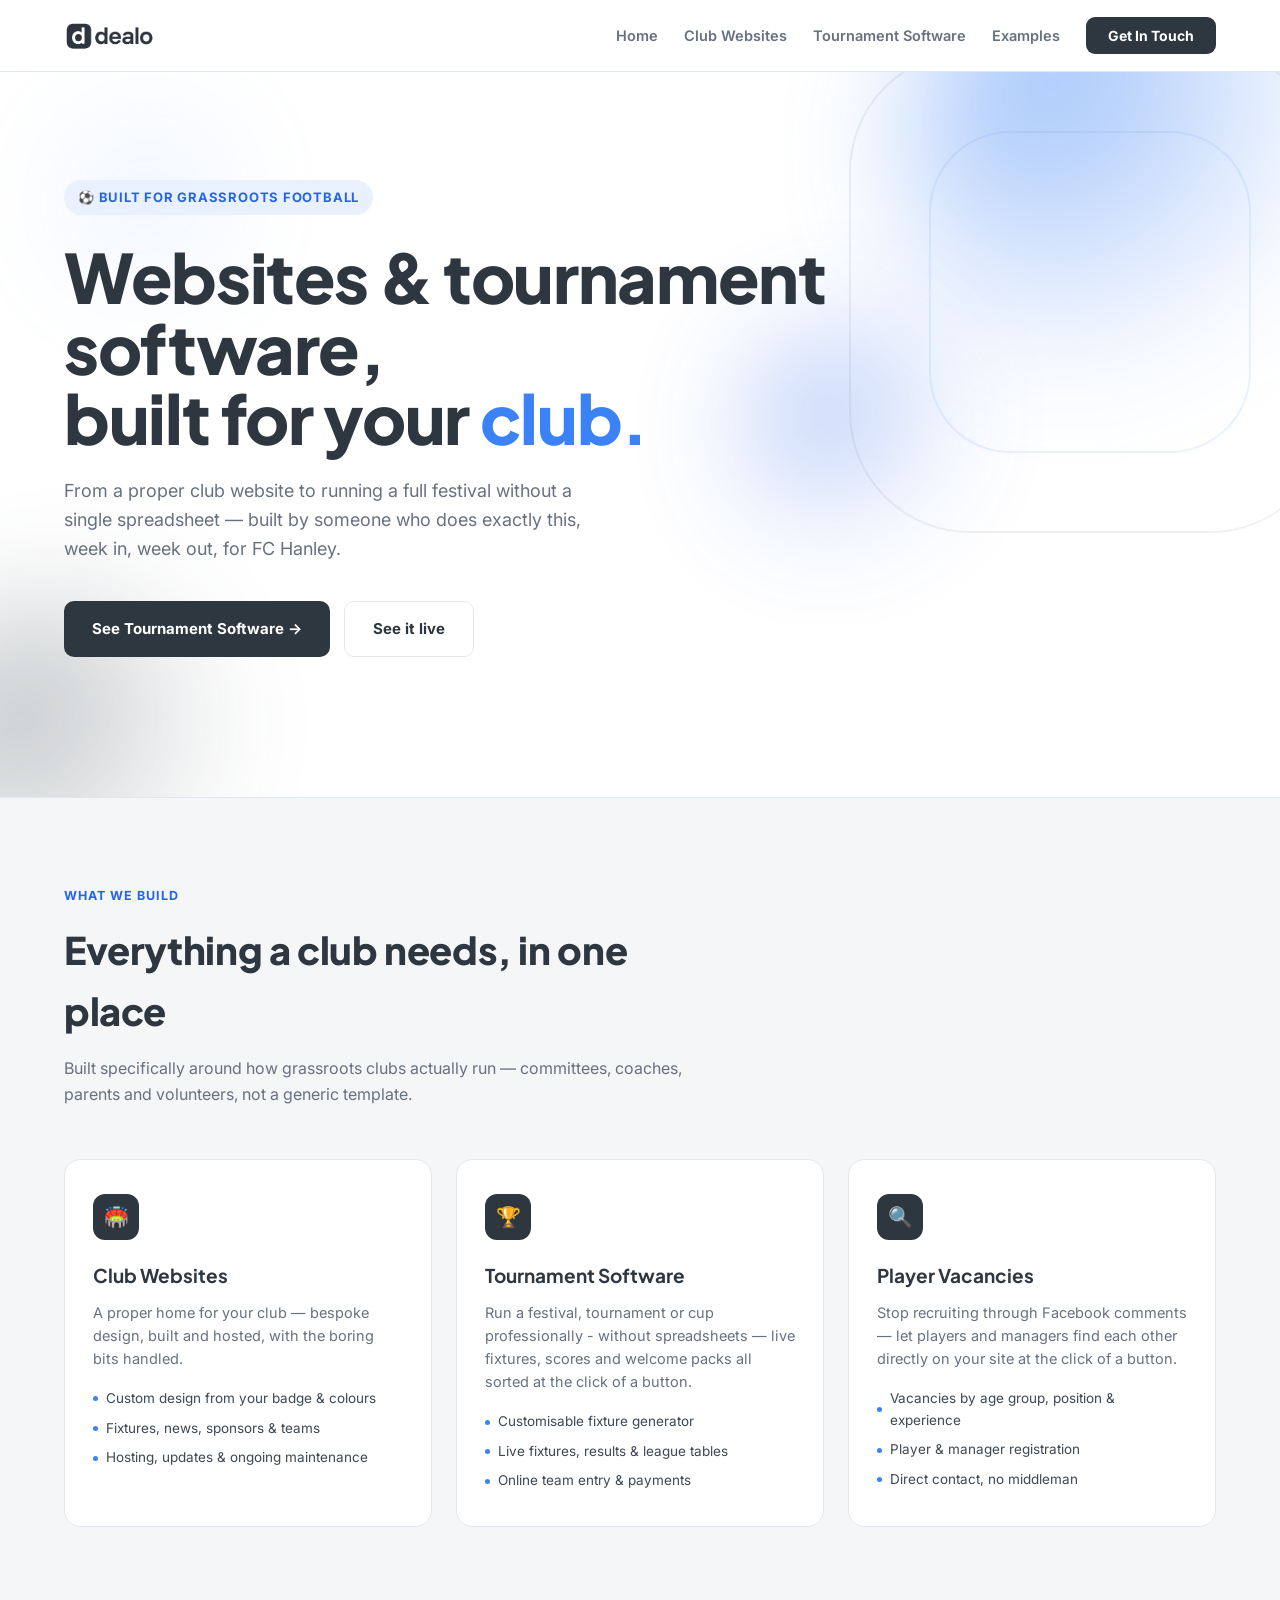
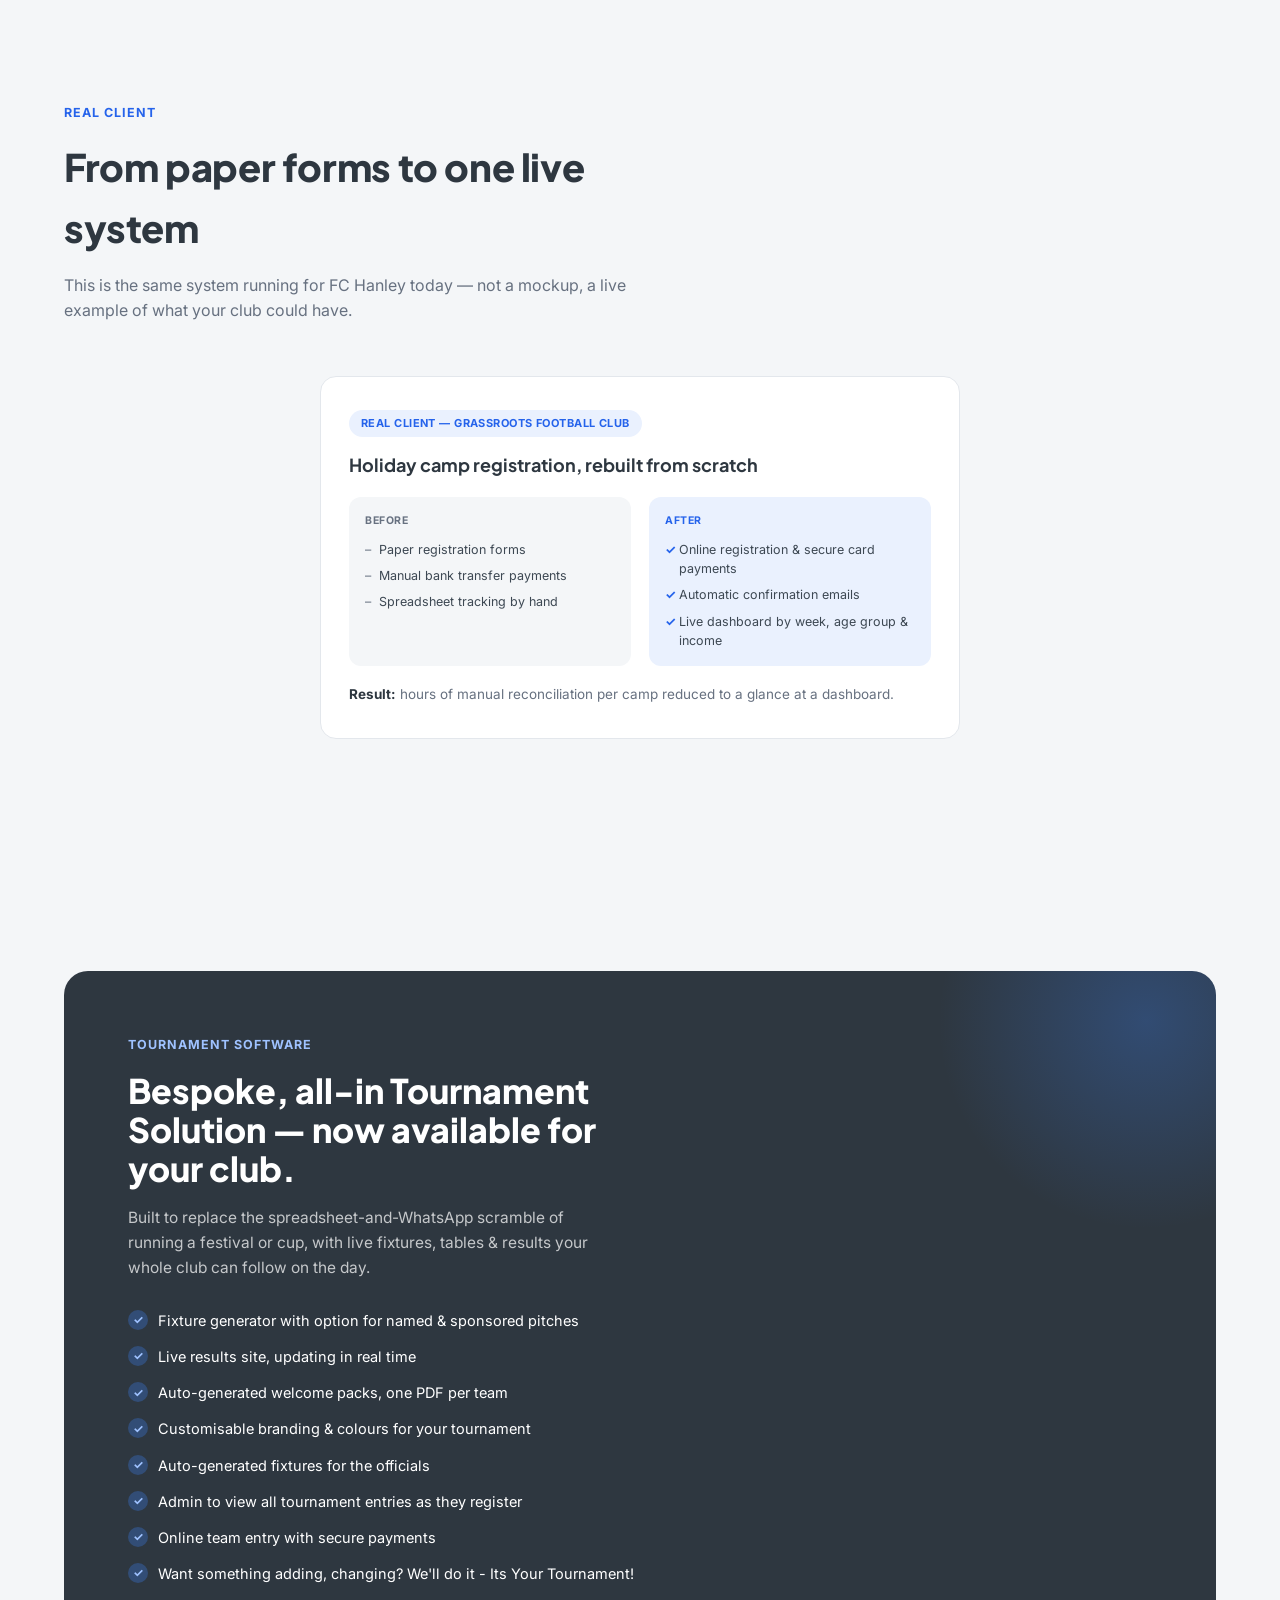
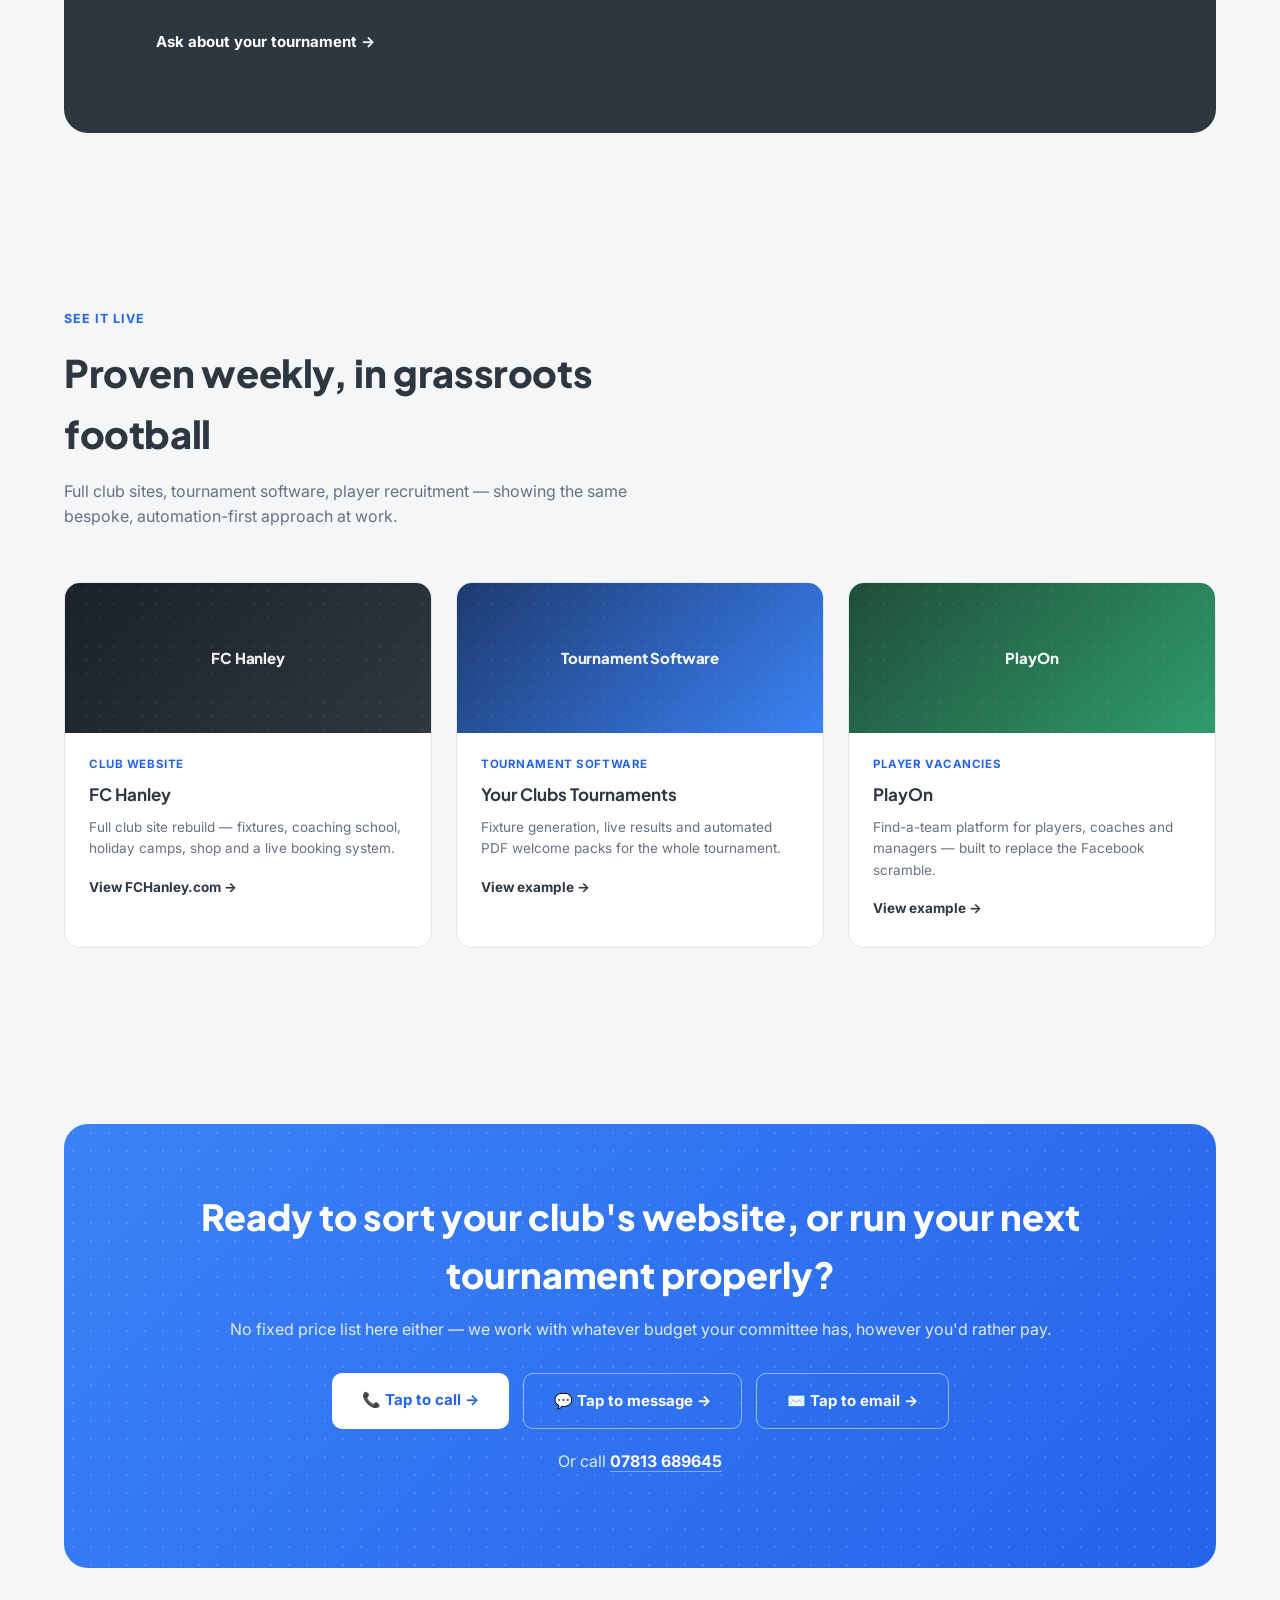
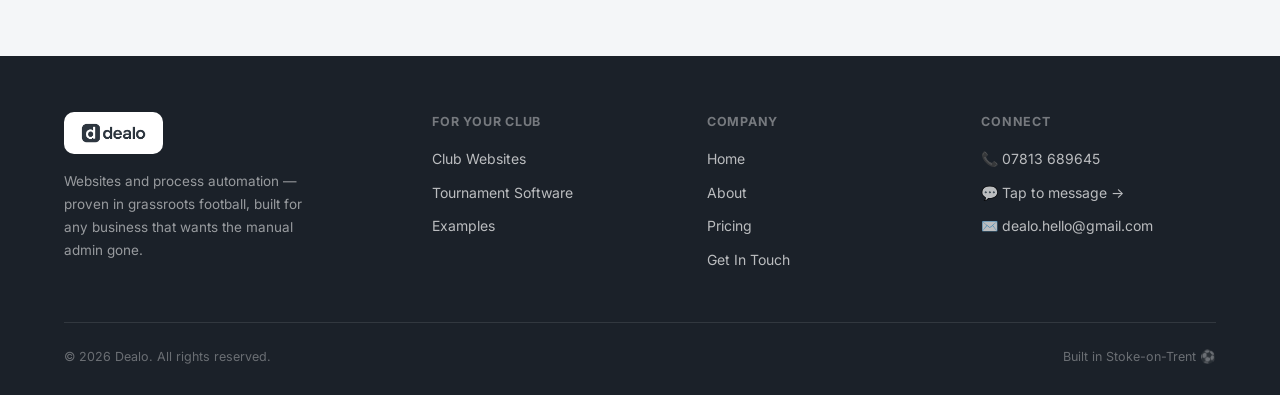
==== football.html @ 951e3ba9 "Add files via upload" ====
<!DOCTYPE html>
<html lang="en">
<head>
<meta charset="UTF-8" />
<meta name="viewport" content="width=device-width, initial-scale=1.0"/>
<title>Dealo — Websites &amp; Tournament Software for Grassroots Football Clubs</title>
<meta name="description" content="Club websites, tournament software and player recruitment tools for grassroots football clubs — built by someone who runs this week in, week out for FC Hanley.">
<link rel="preconnect" href="https://fonts.googleapis.com">
<link rel="icon" type="image/png" href="dealo-icon.png">
<link href="https://fonts.googleapis.com/css2?family=Plus+Jakarta+Sans:wght@500;600;700;800&family=Inter:wght@400;500;600;700&display=swap" rel="stylesheet">
<link rel="stylesheet" href="style.css">
</head>
<body>

<!-- NAV -->
<nav>
  <a href="index.html" class="nav-logo"><img src="dealo-logo-full.png" alt="Dealo"></a>
  <ul class="nav-links" id="navLinks">
    <li><a href="index.html">Home</a></li>
    <li><a href="#services">Club Websites</a></li>
    <li><a href="#tournament">Tournament Software</a></li>
    <li><a href="#examples">Examples</a></li>
    <li><a href="#contact" class="nav-cta">Get In Touch</a></li>
  </ul>
  <button class="nav-burger" id="navBurger" aria-label="Menu" aria-expanded="false" aria-controls="navLinks">☰</button>
</nav>

<!-- HERO -->
<section class="hero">
  <div class="hero-bg" aria-hidden="true">
    <span class="orb orb-1"></span>
    <span class="orb orb-2"></span>
    <span class="orb orb-3"></span>
    <span class="orb orb-4"></span>
  </div>
  <div class="hero-motif" aria-hidden="true">
    <svg viewBox="0 0 560 560" fill="none">
      <rect x="40" y="40" width="480" height="480" rx="120" stroke="#2E3740" stroke-opacity="0.07" stroke-width="2"/>
      <rect x="120" y="120" width="320" height="320" rx="80" stroke="#3B82F6" stroke-opacity="0.10" stroke-width="2"/>
    </svg>
  </div>
  <div class="hero-inner">
    <div class="hero-eyebrow">⚽ Built for grassroots football</div>
    <h1>Websites &amp; tournament software,<br>built for your <em>club.</em></h1>
    <p class="lead">From a proper club website to running a full festival without a single spreadsheet — built by someone who does exactly this, week in, week out, for FC Hanley.</p>
    <div class="hero-ctas">
      <a href="#tournament" class="btn-primary">See Tournament Software →</a>
      <a href="#examples" class="btn-secondary">See it live</a>
    </div>
  </div>
</section>

<!-- SERVICES -->
<section class="block" id="services">
  <div class="block-inner">
    <div class="section-head">
      <span class="eyebrow">What we build</span>
      <h2>Everything a club needs, in one place</h2>
      <p>Built specifically around how grassroots clubs actually run — committees, coaches, parents and volunteers, not a generic template.</p>
    </div>
    <div class="services-grid">
      <div class="service-card">
        <div class="service-icon">🏟️</div>
        <h3>Club Websites</h3>
        <p>A proper home for your club — bespoke design, built and hosted, with the boring bits handled.</p>
        <ul class="service-list">
          <li>Custom design from your badge &amp; colours</li>
          <li>Fixtures, news, sponsors &amp; teams</li>
          <li>Hosting, updates &amp; ongoing maintenance</li>
        </ul>
      </div>
      <div class="service-card">
        <div class="service-icon">🏆</div>
        <h3>Tournament Software</h3>
        <p>Run a festival, tournament or cup professionally - without spreadsheets — live fixtures, scores and welcome packs all sorted at the click of a button.</p>
        <ul class="service-list">
          <li>Customisable fixture generator</li>
          <li>Live fixtures, results &amp; league tables</li>
          <li>Online team entry &amp; payments</li>
        </ul>
      </div>
      <div class="service-card">
        <div class="service-icon">🔍</div>
        <h3>Player Vacancies</h3>
        <p>Stop recruiting through Facebook comments — let players and managers find each other directly on your site at the click of a button.</p>
        <ul class="service-list">
          <li>Vacancies by age group, position &amp; experience</li>
          <li>Player &amp; manager registration</li>
          <li>Direct contact, no middleman</li>
        </ul>
      </div>
    </div>
  </div>
</section>

<!-- BUSINESS SYSTEMS -->
<section class="block">
  <div class="block-inner">
    <div class="section-head">
      <span class="eyebrow">Real client</span>
      <h2>From paper forms to one live system</h2>
      <p>This is the same system running for FC Hanley today — not a mockup, a live example of what your club could have.</p>
    </div>
    <div class="systems-grid systems-grid-single">
      <div class="systems-card">
        <span class="systems-tag systems-tag-real">Real client — grassroots football club</span>
        <h3>Holiday camp registration, rebuilt from scratch</h3>
        <div class="systems-before-after">
          <div class="systems-before">
            <span class="systems-label">Before</span>
            <ul>
              <li>Paper registration forms</li>
              <li>Manual bank transfer payments</li>
              <li>Spreadsheet tracking by hand</li>
            </ul>
          </div>
          <div class="systems-after">
            <span class="systems-label">After</span>
            <ul>
              <li>Online registration &amp; secure card payments</li>
              <li>Automatic confirmation emails</li>
              <li>Live dashboard by week, age group &amp; income</li>
            </ul>
          </div>
        </div>
        <p class="systems-result"><strong>Result:</strong> hours of manual reconciliation per camp reduced to a glance at a dashboard.</p>
      </div>
    </div>
  </div>
</section>

<!-- TOURNAMENT SPOTLIGHT -->
<section class="block" id="tournament">
  <div class="block-inner">
    <div class="spotlight">
      <div>
        <span class="spotlight-eyebrow">Tournament Software</span>
        <h2>Bespoke, all-in Tournament Solution — now available for your club.</h2>
        <p>Built to replace the spreadsheet-and-WhatsApp scramble of running a festival or cup, with live fixtures, tables &amp; results your whole club can follow on the day.</p>
        <ul class="spotlight-features">
          <li>Fixture generator with option for named &amp; sponsored pitches</li>
          <li>Live results site, updating in real time</li>
          <li>Auto-generated welcome packs, one PDF per team</li>
          <li>Customisable branding &amp; colours for your tournament</li>
          <li>Auto-generated fixtures for the officials</li>
          <li>Admin to view all tournament entries as they register</li>
          <li>Online team entry with secure payments</li>
          <li>Want something adding, changing?  We'll do it - Its Your Tournament!</li>
        </ul>
        <a href="#contact" class="btn-primary">Ask about your tournament →</a>
      </div>
    </div>
  </div>
</section>

<!-- EXAMPLES -->
<section class="block" id="examples">
  <div class="block-inner">
    <div class="section-head">
      <span class="eyebrow">See it live</span>
      <h2>Proven weekly, in grassroots football</h2>
      <p>Full club sites, tournament software, player recruitment — showing the same bespoke, automation-first approach at work.</p>
    </div>
    <div class="work-grid">
      <div class="work-card">
        <div class="work-thumb thumb-1"><div class="work-grain"></div><span>FC Hanley</span></div>
        <div class="work-body">
          <span class="work-tag">Club Website</span>
          <h3>FC Hanley</h3>
          <p>Full club site rebuild — fixtures, coaching school, holiday camps, shop and a live booking system.</p>
          <a href="https://www.fchanley.com" class="work-link" target="_blank">View FCHanley.com →</a>
        </div>
      </div>
      <div class="work-card">
        <div class="work-thumb thumb-2"><div class="work-grain"></div><span>Tournament Software</span></div>
        <div class="work-body">
          <span class="work-tag">Tournament Software</span>
          <h3>Your Clubs Tournaments</h3>
          <p>Fixture generation, live results and automated PDF welcome packs for the whole tournament.</p>
          <a href="https://deanodealo.github.io/FCHanleytournament/" class="work-link">View example →</a>
        </div>
      </div>
      <div class="work-card">
        <div class="work-thumb thumb-3"><div class="work-grain"></div><span>PlayOn</span></div>
        <div class="work-body">
          <span class="work-tag">Player Vacancies</span>
          <h3>PlayOn</h3>
          <p>Find-a-team platform for players, coaches and managers — built to replace the Facebook scramble.</p>
          <a href="https://fchanley.com/vacancies/playon/index.html" class="work-link">View example →</a>
        </div>
      </div>
    </div>
  </div>
</section>

<!-- CTA BANNER -->
<section class="block" id="contact">
  <div class="block-inner">
    <div class="cta-banner">
      <h2>Ready to sort your club's website, or run your next tournament properly?</h2>
      <p>No fixed price list here either — we work with whatever budget your committee has, however you'd rather pay.</p>
      <div class="cta-buttons">
        <a href="tel:+447813689645" class="btn-white">📞 Tap to call →</a>
        <a href="sms:+447813689645" class="btn-outline-white">💬 Tap to message →</a>
        <a href="mailto:dealo.hello@gmail.com" class="btn-outline-white">✉️ Tap to email →</a>
      </div>
      <p class="cta-phone">Or call <a href="tel:+447813689645">07813 689645</a></p>
    </div>
  </div>
</section>

<!-- FOOTER -->
<footer>
  <div class="footer-grid">
    <div>
      <div class="footer-logo-panel"><img src="dealo-logo-full.png" alt="Dealo"></div>
      <p>Websites and process automation — proven in grassroots football, built for any business that wants the manual admin gone.</p>
    </div>
    <div class="footer-col">
      <h4>For Your Club</h4>
      <a href="#services">Club Websites</a>
      <a href="#tournament">Tournament Software</a>
      <a href="#examples">Examples</a>
    </div>
    <div class="footer-col">
      <h4>Company</h4>
      <a href="index.html">Home</a>
      <a href="index.html#about">About</a>
      <a href="index.html#pricing">Pricing</a>
      <a href="#contact">Get In Touch</a>
    </div>
<div class="footer-col">
      <h4>Connect</h4>
      <a href="tel:+447813689645">📞 07813 689645</a>
      <a href="sms:+447813689645">💬 Tap to message →</a>
      <a href="mailto:dealo.hello@gmail.com">✉️ dealo.hello@gmail.com</a>
    </div>
  </div>
  <div class="footer-bottom">
    <span>© 2026 Dealo. All rights reserved.</span>
    <span>Built in Stoke-on-Trent ⚽</span>
  </div>
</footer>

<script src="script.js"></script>

</body>
</html>
---- style.css ----
*,*::before,*::after{box-sizing:border-box;margin:0;padding:0;}

  :root{
    --slate:      #2E3740;
    --slate-2:    #3D4853;
    --slate-dk:   #1B2129;
    --bg:         #F4F6F8;
    --surface:    #FFFFFF;
    --blue:       #3B82F6;
    --blue-dk:    #2563EB;
    --blue-lt:    #EAF1FE;
    --mid:        #677180;
    --border:     #E3E7EC;
  }

  html{scroll-behavior:smooth;}

  body{
    font-family:'Inter',sans-serif;
    background:var(--bg);
    color:var(--slate);
    line-height:1.6;
    -webkit-font-smoothing:antialiased;
  }

  a{color:inherit;}
  img{display:block;max-width:100%;}

  .wrap{max-width:1180px;margin:0 auto;padding:0 5%;}

  :focus-visible{outline:2px solid var(--blue);outline-offset:3px;}

  /* ============ NAV ============ */
  nav{
    position:sticky;top:0;z-index:100;
    background:rgba(255,255,255,0.92);
    backdrop-filter:blur(10px);
    border-bottom:1px solid var(--border);
    padding:0 5%;
    display:flex;align-items:center;justify-content:space-between;
    height:72px;
  }
  .nav-logo img{height:30px;width:auto;}
  .nav-links{display:flex;align-items:center;gap:26px;list-style:none;}
  .nav-links a{
    text-decoration:none;font-size:14.5px;font-weight:600;color:var(--mid);
    transition:color .2s;
  }
  .nav-links a:hover{color:var(--slate);}
  .nav-cta{
    background:var(--slate);color:#fff !important;
    padding:10px 22px;border-radius:9px;
    font-weight:700 !important;font-size:14px !important;
    transition:background .2s, transform .15s;
  }
  .nav-cta:hover{background:var(--blue-dk);transform:translateY(-1px);}
  .nav-burger{display:none;background:none;border:none;font-size:22px;color:var(--slate);cursor:pointer;line-height:1;padding:4px;}

  /* ============ HERO ============ */
  .hero{
    position:relative;overflow:hidden;
    padding:108px 5% 96px;
    background:var(--surface);
    border-bottom:1px solid var(--border);
  }
  /* animated background orbs */
  .hero-bg{position:absolute;inset:0;z-index:0;overflow:hidden;}
  .orb{position:absolute;border-radius:50%;filter:blur(60px);will-change:transform;}
  .orb-1{
    width:460px;height:460px;top:-140px;right:-80px;opacity:.5;
    background:radial-gradient(circle at 30% 30%, var(--blue), transparent 72%);
    animation:orbFloat1 20s ease-in-out infinite;
  }
  .orb-2{
    width:340px;height:340px;bottom:-140px;left:-100px;opacity:.35;
    background:radial-gradient(circle at 30% 30%, var(--slate-2), transparent 72%);
    animation:orbFloat2 24s ease-in-out infinite;
  }
  .orb-3{
    width:230px;height:230px;top:35%;left:58%;opacity:.4;
    background:radial-gradient(circle at 30% 30%, var(--blue-dk), transparent 72%);
    animation:orbFloat3 17s ease-in-out infinite;
  }
  .orb-4{
    width:170px;height:170px;top:8%;left:6%;opacity:.3;
    background:radial-gradient(circle at 30% 30%, #8EB4FA, transparent 72%);
    animation:orbFloat2 19s ease-in-out infinite reverse;
  }
  @keyframes orbFloat1{
    0%,100%{transform:translate(0,0) scale(1);}
    50%{transform:translate(-50px,45px) scale(1.1);}
  }
  @keyframes orbFloat2{
    0%,100%{transform:translate(0,0) scale(1);}
    50%{transform:translate(35px,-35px) scale(1.12);}
  }
  @keyframes orbFloat3{
    0%,100%{transform:translate(0,0) scale(1);}
    50%{transform:translate(-30px,-40px) scale(0.92);}
  }
  .hero-inner{
    max-width:1180px;margin:0 auto;
    position:relative;z-index:2;
  }
  .hero-eyebrow{
    display:inline-flex;align-items:center;gap:8px;
    font-size:13px;font-weight:700;letter-spacing:.06em;text-transform:uppercase;
    color:var(--blue-dk);background:var(--blue-lt);
    padding:7px 14px;border-radius:99px;margin-bottom:26px;
  }
  .hero h1{
    font-family:'Plus Jakarta Sans',sans-serif;
    font-weight:800;
    font-size:clamp(40px,5.6vw,68px);
    line-height:1.04;
    letter-spacing:-0.02em;
    color:var(--slate);
    max-width:780px;
    margin-bottom:24px;
  }
  .hero h1 em{font-style:normal;color:var(--blue);}
  .hero p.lead{
    font-size:18px;color:var(--mid);max-width:560px;margin-bottom:38px;
  }
  .hero-ctas{display:flex;gap:14px;flex-wrap:wrap;margin-bottom:44px;}
  .hero-pillars{
    display:grid;grid-template-columns:repeat(3,1fr);gap:20px;
  }
  .hero-pillar{
    background:var(--surface);border:1px solid var(--border);border-radius:14px;
    padding:22px 20px;
  }
  .hero-pillar-icon{
    width:38px;height:38px;border-radius:10px;background:var(--blue-lt);
    display:flex;align-items:center;justify-content:center;font-size:18px;
    margin-bottom:14px;
  }
  .hero-pillar h3{
    font-family:'Plus Jakarta Sans',sans-serif;font-weight:700;font-size:15.5px;
    color:var(--slate);margin-bottom:6px;
  }
  .hero-pillar p{font-size:13px;color:var(--mid);line-height:1.55;}
  .btn-primary{
    background:var(--slate);color:#fff;
    padding:15px 28px;border-radius:10px;
    font-weight:700;font-size:15px;text-decoration:none;
    display:inline-flex;align-items:center;gap:8px;
    transition:background .2s, transform .15s;
    border:none;cursor:pointer;
  }
  .btn-primary:hover{background:var(--blue-dk);transform:translateY(-2px);}
  .btn-secondary{
    background:transparent;color:var(--slate);
    padding:15px 28px;border-radius:10px;
    font-weight:700;font-size:15px;text-decoration:none;
    border:1.5px solid var(--border);
    transition:border-color .2s, background .2s;
    display:inline-flex;align-items:center;justify-content:center;
    box-sizing:border-box;max-width:100%;
  }
  .btn-secondary:hover{border-color:var(--slate);background:var(--bg);}

  /* signature squircle motif */
  .hero-motif{
    position:absolute;top:-60px;right:-90px;width:560px;height:560px;
    z-index:1;pointer-events:none;
  }
  .hero-motif svg{width:100%;height:100%;}

  /* ============ SECTION SHELLS ============ */
  section.block{padding:88px 5%;}
  .block-inner{max-width:1180px;margin:0 auto;}
  .section-head{max-width:620px;margin-bottom:52px;}
  .eyebrow{
    font-size:12.5px;font-weight:700;letter-spacing:.08em;text-transform:uppercase;
    color:var(--blue-dk);margin-bottom:14px;display:block;
  }
  .section-head h2{
    font-family:'Plus Jakarta Sans',sans-serif;font-weight:800;
    font-size:clamp(28px,3.4vw,38px);letter-spacing:-0.01em;color:var(--slate);
    margin-bottom:14px;
  }
  .section-head p{font-size:16px;color:var(--mid);}

  /* ============ WHERE ARE YOU LOSING MONEY ============ */
  .money-grid{display:grid;grid-template-columns:repeat(2,1fr);gap:24px;margin-bottom:40px;}
  .money-card{
    background:var(--surface);border:1px solid var(--border);border-radius:16px;
    padding:32px 28px;transition:transform .2s, box-shadow .2s;
  }
  .money-card:hover{transform:translateY(-4px);box-shadow:0 16px 36px rgba(46,55,64,0.08);}
  .money-card-icon{
    width:44px;height:44px;border-radius:12px;background:var(--blue-lt);
    display:flex;align-items:center;justify-content:center;font-size:20px;
    margin-bottom:18px;
  }
  .money-card h3{
    font-family:'Plus Jakarta Sans',sans-serif;font-weight:700;font-size:17px;
    color:var(--slate);margin-bottom:12px;line-height:1.3;
  }
  .money-problem{font-size:14px;color:var(--mid);line-height:1.65;margin-bottom:18px;}
  .money-card .service-list{margin:0;}

  /* ============ CALCULATOR ============ */
  .calc-wrap{
    display:grid;grid-template-columns:1.1fr 0.9fr;gap:24px;align-items:stretch;
  }
  .calc-inputs{
    background:var(--surface);border:1px solid var(--border);border-radius:16px;
    padding:32px 28px;display:flex;flex-direction:column;gap:20px;
  }
  .calc-field label{
    display:block;font-size:13.5px;font-weight:600;color:var(--slate);
    margin-bottom:8px;line-height:1.4;
  }
  .calc-field input{
    width:100%;padding:12px 14px;border-radius:10px;border:1.5px solid var(--border);
    font-family:'Inter',sans-serif;font-size:15px;color:var(--slate);
    background:var(--bg);transition:border-color .2s;
  }
  .calc-field input:focus{outline:none;border-color:var(--blue);background:var(--surface);}
  .calc-toggle{
    display:inline-flex;background:var(--bg);border:1px solid var(--border);
    border-radius:99px;padding:4px;gap:2px;
  }
  .calc-toggle-btn{
    border:none;background:transparent;padding:9px 22px;border-radius:99px;
    font-size:13.5px;font-weight:700;color:var(--mid);cursor:pointer;
    transition:background .2s,color .2s;
  }
  .calc-toggle-btn.is-active{background:var(--slate);color:#fff;}
  .calc-submit{width:100%;justify-content:center;margin-top:4px;}

  .calc-result{
    background:var(--slate);color:#fff;border-radius:16px;
    padding:32px 28px;display:flex;flex-direction:column;
    align-items:center;justify-content:center;text-align:center;
    position:relative;overflow:hidden;
  }
  .calc-result-placeholder{color:rgba(255,255,255,0.7);}
  .calc-result-placeholder.is-hidden{display:none;}
  .calc-result-icon{font-size:32px;margin-bottom:14px;}
  .calc-result-placeholder p{font-size:14px;line-height:1.6;max-width:220px;margin:0 auto;}
  .calc-result-output{display:none;width:100%;}
  .calc-result-output.is-visible{display:block;}
  .calc-result-label{
    font-size:12px;font-weight:700;letter-spacing:.05em;text-transform:uppercase;
    color:rgba(255,255,255,0.65);display:block;margin-bottom:8px;
  }
  .calc-result-figure{
    font-family:'Plus Jakarta Sans',sans-serif;font-weight:800;font-size:40px;
    color:#9FC2FF;margin-bottom:20px;line-height:1;
  }
  .calc-result-breakdown{
    background:rgba(255,255,255,0.08);border-radius:12px;padding:16px 18px;
    margin-bottom:16px;text-align:left;
  }
  .calc-result-line{
    display:flex;justify-content:space-between;align-items:center;
    font-size:13px;padding:6px 0;color:rgba(255,255,255,0.85);
  }
  .calc-result-line strong{color:#fff;font-weight:700;}
  .calc-result-note{
    font-size:12.5px;color:#9FC2FF;line-height:1.55;margin-bottom:14px;display:none;
  }
  .calc-result-note.is-visible{display:block;}
  .calc-disclaimer{
    font-size:11.5px;color:rgba(255,255,255,0.55);line-height:1.5;margin-bottom:20px;
  }

  /* ============ ABOUT ============ */
  .about-layout{display:grid;grid-template-columns:1.3fr 1fr;gap:48px;align-items:start;}
  .about-text h2{
    font-family:'Plus Jakarta Sans',sans-serif;font-weight:800;
    font-size:clamp(26px,3vw,34px);letter-spacing:-0.01em;color:var(--slate);
    margin-bottom:18px;
  }
  .about-text p{font-size:15.5px;color:var(--mid);margin-bottom:16px;line-height:1.7;}
  .about-stats{display:flex;flex-direction:column;gap:16px;}
  .about-stat{
    background:var(--surface);border:1px solid var(--border);border-radius:14px;padding:22px 24px;
  }
  .about-stat-num{
    display:block;font-family:'Plus Jakarta Sans',sans-serif;font-weight:800;
    font-size:19px;color:var(--blue-dk);margin-bottom:6px;
  }
  .about-stat-label{font-size:13.5px;color:var(--mid);line-height:1.5;}

  /* ============ SERVICES ============ */
  .services-subhead{margin:40px 0 24px;}
  .football-callout{
    background:var(--bg);border:1px solid var(--border);border-radius:16px;
    padding:28px 30px;display:flex;align-items:center;justify-content:space-between;
    gap:24px;flex-wrap:wrap;
  }
  .football-callout p{font-size:14.5px;color:var(--mid);line-height:1.6;flex:1;min-width:240px;margin:0;}
  .football-callout .btn-secondary{flex-shrink:0;white-space:nowrap;}
  .section-cta{text-align:center;margin-top:40px;}
  .services-subhead .eyebrow{margin-bottom:0;}
  .services-grid{
    display:grid;grid-template-columns:repeat(auto-fit,minmax(260px,1fr));gap:24px;
  }
  .service-card{
    background:var(--surface);border:1px solid var(--border);border-radius:16px;
    padding:34px 28px;transition:transform .2s, box-shadow .2s, border-color .2s;
  }
  .service-card:hover{transform:translateY(-4px);box-shadow:0 16px 36px rgba(46,55,64,0.08);border-color:transparent;}
  .service-icon{
    width:46px;height:46px;border-radius:12px;background:var(--slate);
    display:flex;align-items:center;justify-content:center;margin-bottom:20px;
    color:#fff;font-size:20px;
  }
  .service-card h3{
    font-family:'Plus Jakarta Sans',sans-serif;font-weight:700;font-size:19px;
    margin-bottom:10px;color:var(--slate);
  }
  .service-card p{font-size:14.5px;color:var(--mid);margin-bottom:18px;}
  .service-list{list-style:none;display:flex;flex-direction:column;gap:8px;}
  .service-list li{font-size:13.5px;color:var(--slate-2);display:flex;align-items:center;gap:8px;}
  .service-list li::before{content:'';width:5px;height:5px;border-radius:50%;background:var(--blue);flex-shrink:0;}

  /* ============ TOURNAMENT SPOTLIGHT ============ */
  .spotlight{
    background:var(--slate);color:#fff;border-radius:24px;
    padding:64px;display:grid;grid-template-columns:1.1fr 0.9fr;gap:56px;align-items:center;
    position:relative;overflow:hidden;
  }
  .spotlight::before{
    content:'';position:absolute;width:420px;height:420px;border-radius:50%;
    background:radial-gradient(circle,rgba(59,130,246,0.28),transparent 70%);
    top:-160px;right:-140px;
  }
  .spotlight-eyebrow{
    font-size:12.5px;font-weight:700;letter-spacing:.08em;text-transform:uppercase;
    color:#9FC2FF;margin-bottom:16px;display:block;position:relative;z-index:1;
  }
  .spotlight h2{
    font-family:'Plus Jakarta Sans',sans-serif;font-weight:800;
    font-size:clamp(26px,3vw,34px);line-height:1.15;margin-bottom:18px;
    position:relative;z-index:1;
  }
  .spotlight p{
    color:rgba(255,255,255,0.72);font-size:15.5px;margin-bottom:28px;max-width:480px;
    position:relative;z-index:1;
  }
  .spotlight-features{
    list-style:none;display:flex;flex-direction:column;gap:13px;margin-bottom:30px;
    position:relative;z-index:1;
  }
  .spotlight-features li{
    display:flex;align-items:flex-start;gap:10px;font-size:14.5px;color:#fff;
  }
  .spotlight-features li::before{
    content:'✓';flex-shrink:0;width:20px;height:20px;border-radius:50%;
    background:rgba(59,130,246,0.3);color:#9FC2FF;font-size:12px;font-weight:700;
    display:flex;align-items:center;justify-content:center;margin-top:1px;
  }
  .spotlight-questions li::before{content:'?';}
  .spotlight-visual{
    background:rgba(255,255,255,0.06);border:1px solid rgba(255,255,255,0.12);
    border-radius:16px;padding:26px;position:relative;z-index:1;
  }
  .sv-row{
    display:flex;justify-content:space-between;align-items:center;
    padding:11px 0;border-bottom:1px solid rgba(255,255,255,0.1);font-size:13.5px;
  }
  .sv-row:last-child{border-bottom:none;}
  .sv-pitch{color:rgba(255,255,255,0.55);}
  .sv-score{font-family:'Plus Jakarta Sans',sans-serif;font-weight:700;color:#fff;}
  .sv-live{
    display:inline-flex;align-items:center;gap:6px;font-size:11px;font-weight:700;
    color:#9FC2FF;letter-spacing:.05em;text-transform:uppercase;margin-bottom:14px;
  }
  .sv-live .pulse{width:7px;height:7px;border-radius:50%;background:#3B82F6;animation:pulse 1.6s infinite;}
  @keyframes pulse{0%,100%{opacity:1;}50%{opacity:.3;}}

  /* ============ BUSINESS SYSTEMS ============ */
  .systems-grid{display:grid;grid-template-columns:repeat(2,1fr);gap:24px;margin-bottom:56px;}
  .systems-grid-single{grid-template-columns:1fr;max-width:640px;margin:0 auto 56px;}
  .systems-card{
    background:var(--surface);border:1px solid var(--border);border-radius:16px;
    padding:32px 28px;transition:transform .2s, box-shadow .2s;
  }
  .systems-card:hover{transform:translateY(-4px);box-shadow:0 16px 36px rgba(46,55,64,0.08);}
  .systems-tag{
    font-size:11px;font-weight:700;letter-spacing:.04em;text-transform:uppercase;
    display:inline-block;padding:5px 12px;border-radius:99px;margin-bottom:16px;
  }
  .systems-tag-real{background:var(--blue-lt);color:var(--blue-dk);}
  .systems-tag-example{background:var(--bg);color:var(--mid);border:1px solid var(--border);}
  .systems-card h3{
    font-family:'Plus Jakarta Sans',sans-serif;font-weight:700;font-size:18px;
    color:var(--slate);margin-bottom:20px;line-height:1.3;
  }
  .systems-before-after{
    display:grid;grid-template-columns:1fr 1fr;gap:18px;margin-bottom:18px;
  }
  .systems-before,.systems-after{
    border-radius:12px;padding:16px 16px;
  }
  .systems-before{background:var(--bg);}
  .systems-after{background:var(--blue-lt);}
  .systems-label{
    font-size:10.5px;font-weight:700;letter-spacing:.05em;text-transform:uppercase;
    display:block;margin-bottom:10px;color:var(--mid);
  }
  .systems-after .systems-label{color:var(--blue-dk);}
  .systems-before ul,.systems-after ul{list-style:none;}
  .systems-before li,.systems-after li{
    font-size:12.5px;line-height:1.55;color:var(--slate-2);margin-bottom:7px;
    padding-left:14px;position:relative;
  }
  .systems-before li::before{content:'–';position:absolute;left:0;color:var(--mid);}
  .systems-after li::before{content:'✓';position:absolute;left:0;color:var(--blue-dk);font-weight:700;}
  .systems-before li:last-child,.systems-after li:last-child{margin-bottom:0;}
  .systems-result{font-size:13.5px;color:var(--mid);line-height:1.6;}
  .systems-result strong{color:var(--slate);}

  .systems-proof{margin-top:8px;}
  .systems-proof > .eyebrow{display:block;margin-bottom:20px;}

  /* ============ WORK ============ */
  .work-grid{display:grid;grid-template-columns:repeat(3,1fr);gap:24px;}
  .work-card{
    border-radius:16px;overflow:hidden;border:1px solid var(--border);background:var(--surface);
    transition:transform .2s, box-shadow .2s;
  }
  .work-card:hover{transform:translateY(-4px);box-shadow:0 16px 36px rgba(46,55,64,0.1);}
  .work-thumb{
    height:150px;display:flex;align-items:center;justify-content:center;
    position:relative;overflow:hidden;
  }
  .work-thumb span{
    font-family:'Plus Jakarta Sans',sans-serif;font-weight:800;font-size:15px;
    color:rgba(255,255,255,0.92);letter-spacing:-0.01em;position:relative;z-index:1;
  }
  .thumb-1{background:linear-gradient(135deg,#1B2129,#2E3740);}
  .thumb-2{background:linear-gradient(135deg,#1D3A6E,#3B82F6);}
  .thumb-3{background:linear-gradient(135deg,#1F4D3A,#2F9C6B);}
  .work-grain{
    position:absolute;inset:0;
    background-image:radial-gradient(rgba(255,255,255,0.13) 1px,transparent 1px);
    background-size:14px 14px;opacity:.5;
  }
  .work-body{padding:22px 24px 26px;}
  .work-tag{font-size:11.5px;font-weight:700;letter-spacing:.05em;text-transform:uppercase;color:var(--blue-dk);margin-bottom:8px;display:block;}
  .work-body h3{font-family:'Plus Jakarta Sans',sans-serif;font-weight:700;font-size:17px;color:var(--slate);margin-bottom:8px;}
  .work-body p{font-size:13.5px;color:var(--mid);margin-bottom:14px;}
  .work-link{font-size:13.5px;font-weight:700;color:var(--slate);text-decoration:none;display:inline-flex;align-items:center;gap:5px;}
  .work-link:hover{color:var(--blue-dk);}

  /* ============ PROCESS ============ */
  .process-grid{display:grid;grid-template-columns:repeat(3,1fr);gap:0;position:relative;}
  .process-step{padding:0 28px 0 0;position:relative;}
  .process-step:not(:last-child)::after{
    content:'';position:absolute;top:23px;right:0;width:28px;height:1.5px;
    background:var(--border);
  }
  .process-num{
    font-family:'Plus Jakarta Sans',sans-serif;font-weight:800;font-size:14px;
    color:var(--blue);background:var(--blue-lt);width:46px;height:46px;border-radius:50%;
    display:flex;align-items:center;justify-content:center;margin-bottom:20px;
  }
  .process-step h3{font-family:'Plus Jakarta Sans',sans-serif;font-weight:700;font-size:18px;color:var(--slate);margin-bottom:10px;}
  .process-step p{font-size:14.5px;color:var(--mid);}

  /* ============ PRICING ============ */
  .pricing-info-grid{display:grid;grid-template-columns:repeat(auto-fit,minmax(220px,1fr));gap:24px;margin-bottom:40px;}
  .pricing-info-card{
    background:var(--surface);border:1px solid var(--border);border-radius:16px;
    padding:30px 26px;transition:transform .2s, box-shadow .2s;
  }
  .pricing-info-card:hover{transform:translateY(-4px);box-shadow:0 16px 36px rgba(46,55,64,0.08);}
  .pricing-info-icon{
    width:44px;height:44px;border-radius:12px;background:var(--slate);
    display:flex;align-items:center;justify-content:center;margin-bottom:18px;
    color:#fff;font-size:19px;
  }
  .pricing-info-card h3{
    font-family:'Plus Jakarta Sans',sans-serif;font-weight:700;font-size:17px;
    color:var(--slate);margin-bottom:10px;
  }
  .pricing-info-card p{font-size:14px;color:var(--mid);line-height:1.65;}

  .payment-options{
    background:var(--bg);border-radius:20px;padding:44px 5%;margin-bottom:40px;
  }
  .payment-options-head{text-align:center;margin-bottom:30px;}
  .payment-options-head h3{
    font-family:'Plus Jakarta Sans',sans-serif;font-weight:700;font-size:20px;
    color:var(--slate);
  }
  .payment-grid{
    display:grid;grid-template-columns:repeat(3,1fr);gap:20px;max-width:820px;margin:0 auto;
  }
  .payment-card{
    background:var(--surface);border:1px solid var(--border);border-radius:14px;
    padding:24px 20px;text-align:center;
  }
  .payment-icon{
    width:38px;height:38px;border-radius:50%;background:var(--blue-lt);
    display:flex;align-items:center;justify-content:center;margin:0 auto 14px;
    font-size:17px;
  }
  .payment-card h4{
    font-family:'Plus Jakarta Sans',sans-serif;font-weight:700;font-size:15px;
    color:var(--slate);margin-bottom:8px;
  }
  .payment-card p{font-size:13px;color:var(--mid);line-height:1.55;}

  /* ============ CTA BANNER ============ */
  .cta-banner{
    background:linear-gradient(135deg,var(--blue) 0%,var(--blue-dk) 100%);
    border-radius:24px;padding:64px 5%;text-align:center;position:relative;overflow:hidden;
  }
  .cta-banner::before{
    content:'';position:absolute;inset:0;
    background-image:radial-gradient(rgba(255,255,255,0.14) 1px,transparent 1px);
    background-size:18px 18px;
  }
  .cta-banner h2{
    font-family:'Plus Jakarta Sans',sans-serif;font-weight:800;color:#fff;
    font-size:clamp(24px,3.2vw,36px);margin-bottom:14px;position:relative;z-index:1;
  }
  .cta-banner p{color:rgba(255,255,255,0.85);font-size:16px;margin-bottom:30px;position:relative;z-index:1;}
  .btn-white{
    background:#fff;color:var(--blue-dk);padding:15px 30px;border-radius:10px;
    font-weight:700;font-size:15px;text-decoration:none;display:inline-block;
    position:relative;z-index:1;transition:transform .15s;
  }
  .btn-white:hover{transform:translateY(-2px);}
  .cta-buttons{
    display:flex;gap:14px;flex-wrap:wrap;justify-content:center;
    position:relative;z-index:1;
  }
  .btn-outline-white{
    background:transparent;color:#fff;padding:15px 30px;border-radius:10px;
    font-weight:700;font-size:15px;text-decoration:none;display:inline-block;
    border:1.5px solid rgba(255,255,255,0.5);transition:transform .15s,background .2s,border-color .2s;
  }
  .btn-outline-white:hover{transform:translateY(-2px);background:rgba(255,255,255,0.1);border-color:#fff;}
  .cta-phone{
    margin-top:20px;font-size:14px;color:rgba(255,255,255,0.75);
    position:relative;z-index:1;
  }
  .cta-phone a{color:#fff;font-weight:700;text-decoration:none;border-bottom:1.5px solid rgba(255,255,255,0.4);}
  .cta-phone a:hover{border-bottom-color:#fff;}

  /* ============ FOOTER ============ */
  footer{background:var(--slate-dk);color:rgba(255,255,255,0.55);padding:56px 5% 28px;}
  .footer-grid{
    max-width:1180px;margin:0 auto;
    display:grid;grid-template-columns:1.4fr 1fr 1fr 1fr;gap:40px;
    padding-bottom:40px;border-bottom:1px solid rgba(255,255,255,0.1);
  }
  .footer-logo-panel{
    display:inline-flex;background:#fff;padding:10px 16px;border-radius:10px;margin-bottom:16px;
  }
  .footer-logo-panel img{height:22px;width:auto;}
  .footer-grid p{font-size:13.5px;line-height:1.7;max-width:260px;}
  .footer-col h4{
    font-size:12.5px;font-weight:700;letter-spacing:.06em;text-transform:uppercase;
    color:rgba(255,255,255,0.4);margin-bottom:16px;
  }
  .footer-col a{display:block;font-size:14px;color:rgba(255,255,255,0.7);text-decoration:none;margin-bottom:11px;transition:color .2s;}
  .footer-col a:hover{color:#fff;}
  .footer-bottom{
    max-width:1180px;margin:0 auto;padding-top:24px;
    display:flex;justify-content:space-between;align-items:center;flex-wrap:wrap;gap:10px;
    font-size:12.5px;color:rgba(255,255,255,0.35);
  }

  /* ============ RESPONSIVE ============ */
  @media (max-width:900px){
    nav{
      flex-wrap:wrap;
      height:auto;
      padding:14px 5%;
      row-gap:12px;
    }
    .nav-burger{
      display:block;
      order:1;
    }
    .nav-logo{
      order:2;
      width:100%;
      text-align:center;
    }
    .nav-logo img{margin:0 auto;}
    .nav-links{
      order:3;
      width:100%;
      display:none;
      flex-direction:column;
      align-items:flex-start;
      gap:0;
      max-height:0;
      overflow:hidden;
      border-top:1px solid var(--border);
      transition:max-height .25s ease;
    }
    .nav-links.active{
      display:flex;
      max-height:400px;
      padding-top:6px;
    }
    .nav-links li{width:100%;}
    .nav-links a{
      display:block;
      width:100%;
      padding:14px 2px;
      border-bottom:1px solid var(--border);
    }
    .nav-links .nav-cta{
      margin:14px 2px 4px;
      width:calc(100% - 4px);
      text-align:center;
      border-bottom:none;
    }
    .services-grid,.work-grid,.money-grid,.systems-grid,.systems-before-after{grid-template-columns:1fr;}
    .about-layout{grid-template-columns:1fr;gap:32px;}
    .calc-wrap{grid-template-columns:1fr;}
    .hero-pillars{grid-template-columns:1fr;}
    .spotlight{grid-template-columns:1fr;padding:40px 28px;}
    .process-grid{grid-template-columns:1fr;gap:32px;}
    .process-step::after{display:none;}
    .pricing-info-grid,.payment-grid{grid-template-columns:1fr;}
    .footer-grid{grid-template-columns:1fr 1fr;}
    .hero-motif{opacity:.5;width:380px;height:380px;}
    .orb-1{width:280px;height:280px;}
    .orb-2{width:220px;height:220px;}
    .orb-3{width:150px;height:150px;}
    .orb-4{width:110px;height:110px;}
  }
  @media (max-width:560px){
    .footer-grid{grid-template-columns:1fr;}
    .hero{padding:88px 6% 64px;}
    section.block{padding:64px 6%;}
  }

  @media (prefers-reduced-motion: reduce){
    *{animation-duration:0.001ms !important;transition-duration:0.001ms !important;}
  }
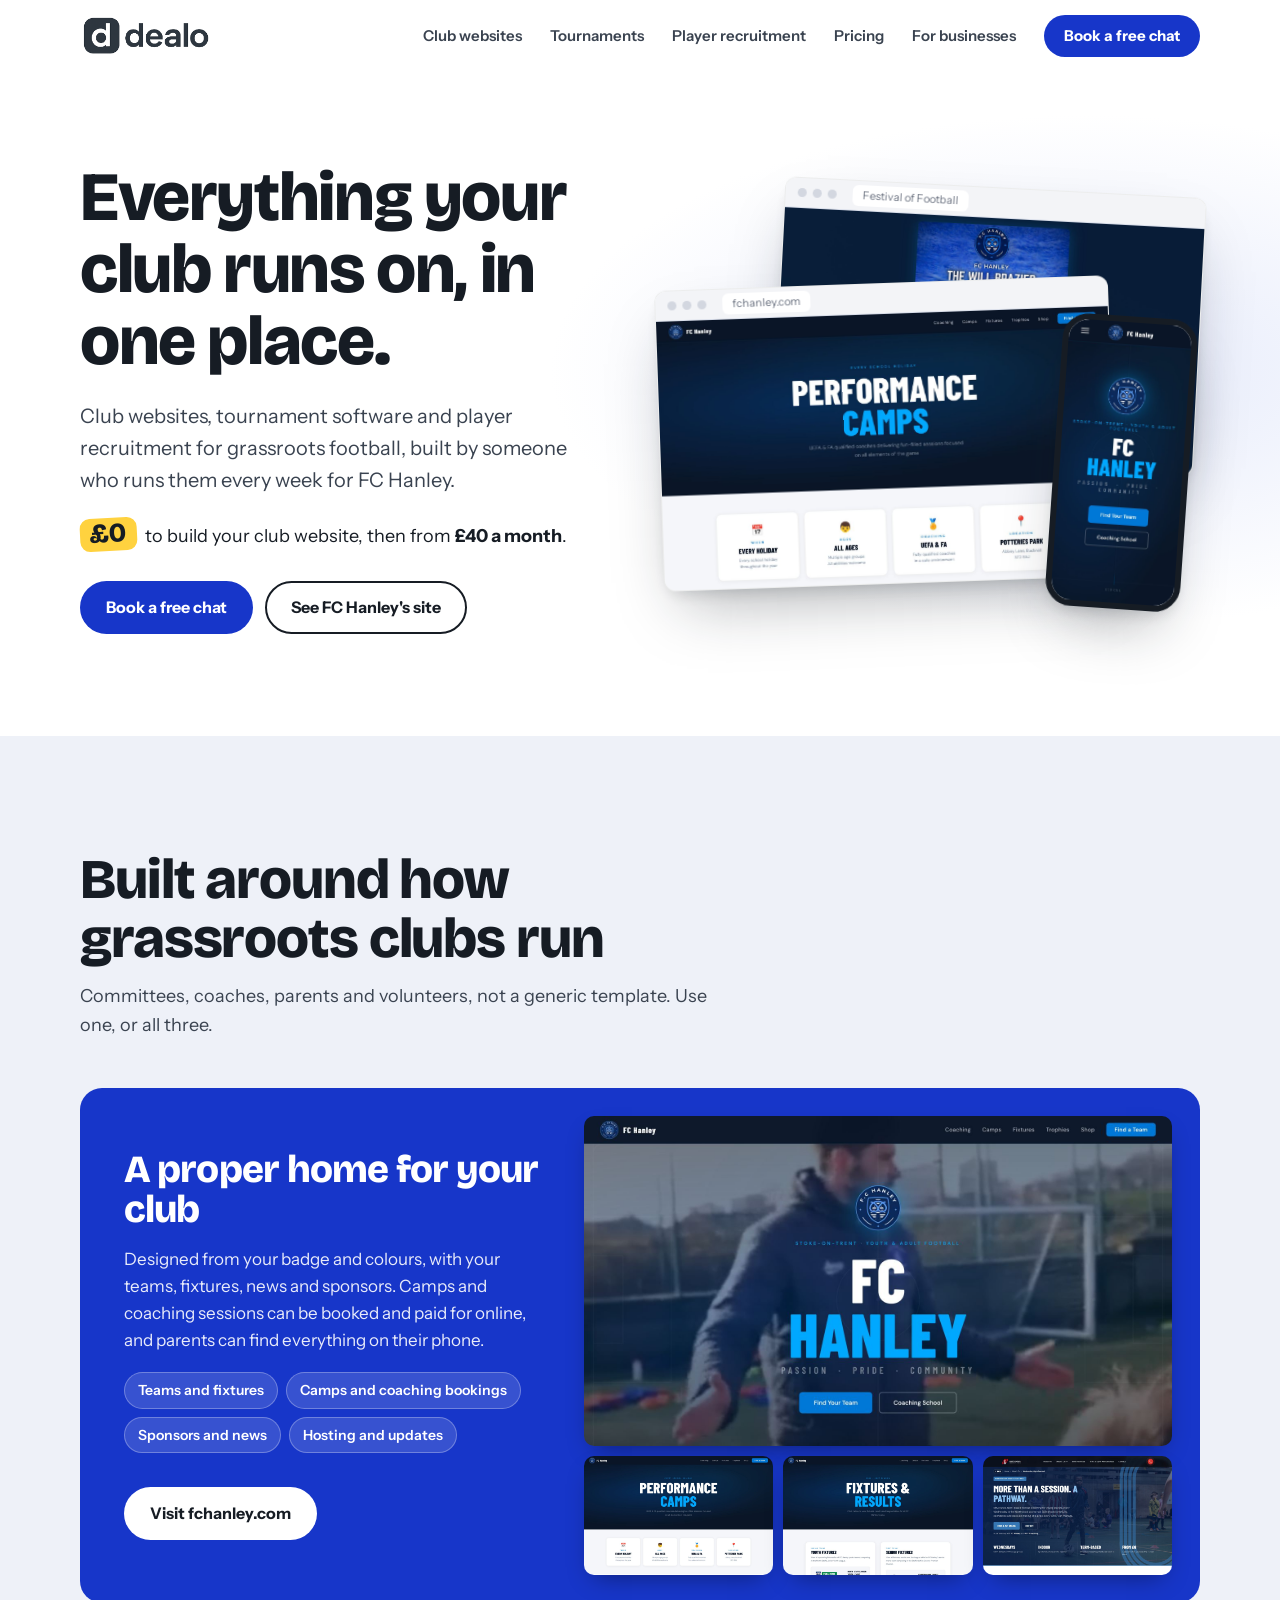
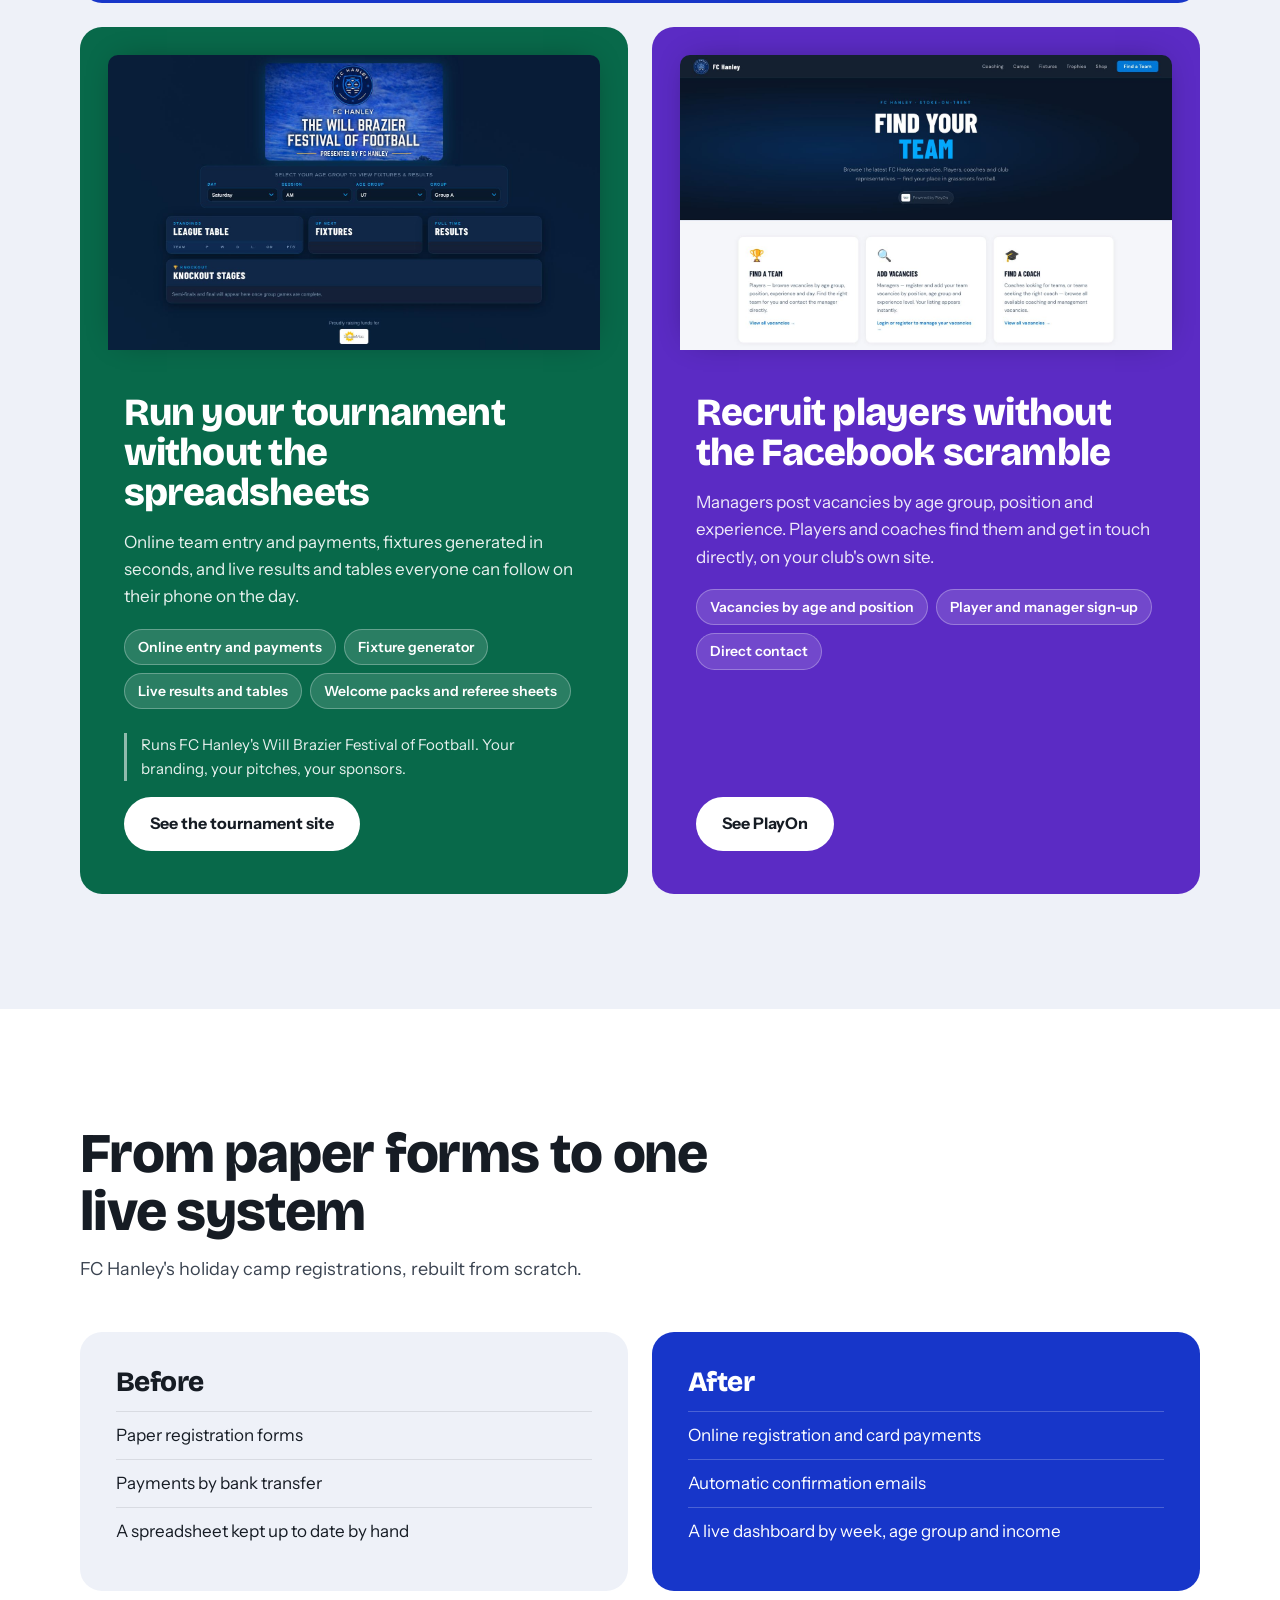
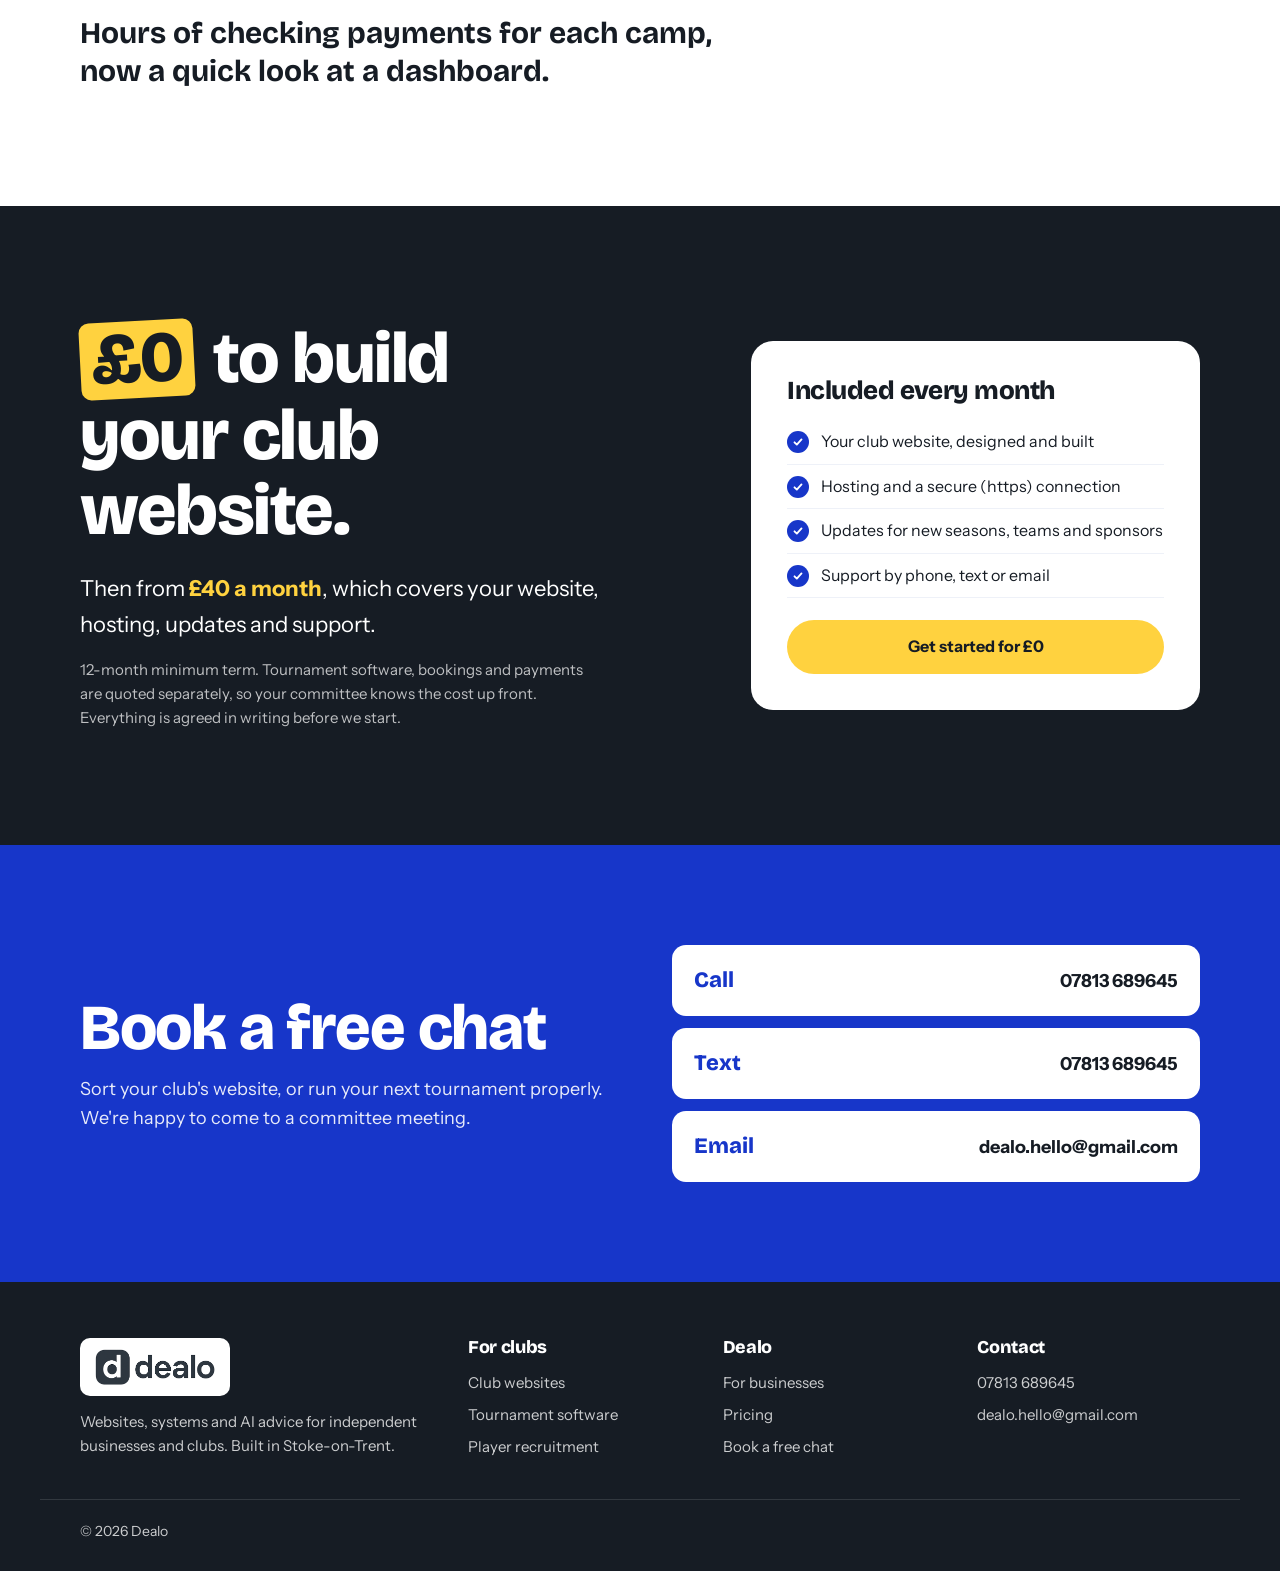
==== commit a985a20d: "Redesign: bold cobalt palette, three service panels, £0 build pricing, testimonials - New homepage: " ====
--- a/football.html
+++ b/football.html
@@ -1,248 +1,240 @@
-<!DOCTYPE html>
-<html lang="en">
-<head>
-<meta charset="UTF-8" />
-<meta name="viewport" content="width=device-width, initial-scale=1.0"/>
-<title>Dealo — Websites &amp; Tournament Software for Grassroots Football Clubs</title>
-<meta name="description" content="Club websites, tournament software and player recruitment tools for grassroots football clubs — built by someone who runs this week in, week out for FC Hanley.">
-<link rel="preconnect" href="https://fonts.googleapis.com">
-<link rel="icon" type="image/png" href="dealo-icon.png">
-<link href="https://fonts.googleapis.com/css2?family=Plus+Jakarta+Sans:wght@500;600;700;800&family=Inter:wght@400;500;600;700&display=swap" rel="stylesheet">
-<link rel="stylesheet" href="style.css">
-</head>
-<body>
-
-<!-- NAV -->
-<nav>
-  <a href="index.html" class="nav-logo"><img src="dealo-logo-full.png" alt="Dealo"></a>
-  <ul class="nav-links" id="navLinks">
-    <li><a href="index.html">Home</a></li>
-    <li><a href="#services">Club Websites</a></li>
-    <li><a href="#tournament">Tournament Software</a></li>
-    <li><a href="#examples">Examples</a></li>
-    <li><a href="#contact" class="nav-cta">Get In Touch</a></li>
-  </ul>
-  <button class="nav-burger" id="navBurger" aria-label="Menu" aria-expanded="false" aria-controls="navLinks">☰</button>
-</nav>
-
-<!-- HERO -->
-<section class="hero">
-  <div class="hero-bg" aria-hidden="true">
-    <span class="orb orb-1"></span>
-    <span class="orb orb-2"></span>
-    <span class="orb orb-3"></span>
-    <span class="orb orb-4"></span>
-  </div>
-  <div class="hero-motif" aria-hidden="true">
-    <svg viewBox="0 0 560 560" fill="none">
-      <rect x="40" y="40" width="480" height="480" rx="120" stroke="#2E3740" stroke-opacity="0.07" stroke-width="2"/>
-      <rect x="120" y="120" width="320" height="320" rx="80" stroke="#3B82F6" stroke-opacity="0.10" stroke-width="2"/>
-    </svg>
-  </div>
-  <div class="hero-inner">
-    <div class="hero-eyebrow">⚽ Built for grassroots football</div>
-    <h1>Websites &amp; tournament software,<br>built for your <em>club.</em></h1>
-    <p class="lead">From a proper club website to running a full festival without a single spreadsheet — built by someone who does exactly this, week in, week out, for FC Hanley.</p>
-    <div class="hero-ctas">
-      <a href="#tournament" class="btn-primary">See Tournament Software →</a>
-      <a href="#examples" class="btn-secondary">See it live</a>
-    </div>
-  </div>
-</section>
-
-<!-- SERVICES -->
-<section class="block" id="services">
-  <div class="block-inner">
-    <div class="section-head">
-      <span class="eyebrow">What we build</span>
-      <h2>Everything a club needs, in one place</h2>
-      <p>Built specifically around how grassroots clubs actually run — committees, coaches, parents and volunteers, not a generic template.</p>
-    </div>
-    <div class="services-grid">
-      <div class="service-card">
-        <div class="service-icon">🏟️</div>
-        <h3>Club Websites</h3>
-        <p>A proper home for your club — bespoke design, built and hosted, with the boring bits handled.</p>
-        <ul class="service-list">
-          <li>Custom design from your badge &amp; colours</li>
-          <li>Fixtures, news, sponsors &amp; teams</li>
-          <li>Hosting, updates &amp; ongoing maintenance</li>
-        </ul>
-      </div>
-      <div class="service-card">
-        <div class="service-icon">🏆</div>
-        <h3>Tournament Software</h3>
-        <p>Run a festival, tournament or cup professionally - without spreadsheets — live fixtures, scores and welcome packs all sorted at the click of a button.</p>
-        <ul class="service-list">
-          <li>Customisable fixture generator</li>
-          <li>Live fixtures, results &amp; league tables</li>
-          <li>Online team entry &amp; payments</li>
-        </ul>
-      </div>
-      <div class="service-card">
-        <div class="service-icon">🔍</div>
-        <h3>Player Vacancies</h3>
-        <p>Stop recruiting through Facebook comments — let players and managers find each other directly on your site at the click of a button.</p>
-        <ul class="service-list">
-          <li>Vacancies by age group, position &amp; experience</li>
-          <li>Player &amp; manager registration</li>
-          <li>Direct contact, no middleman</li>
-        </ul>
-      </div>
-    </div>
-  </div>
-</section>
-
-<!-- BUSINESS SYSTEMS -->
-<section class="block">
-  <div class="block-inner">
-    <div class="section-head">
-      <span class="eyebrow">Real client</span>
-      <h2>From paper forms to one live system</h2>
-      <p>This is the same system running for FC Hanley today — not a mockup, a live example of what your club could have.</p>
-    </div>
-    <div class="systems-grid systems-grid-single">
-      <div class="systems-card">
-        <span class="systems-tag systems-tag-real">Real client — grassroots football club</span>
-        <h3>Holiday camp registration, rebuilt from scratch</h3>
-        <div class="systems-before-after">
-          <div class="systems-before">
-            <span class="systems-label">Before</span>
-            <ul>
-              <li>Paper registration forms</li>
-              <li>Manual bank transfer payments</li>
-              <li>Spreadsheet tracking by hand</li>
-            </ul>
-          </div>
-          <div class="systems-after">
-            <span class="systems-label">After</span>
-            <ul>
-              <li>Online registration &amp; secure card payments</li>
-              <li>Automatic confirmation emails</li>
-              <li>Live dashboard by week, age group &amp; income</li>
-            </ul>
-          </div>
-        </div>
-        <p class="systems-result"><strong>Result:</strong> hours of manual reconciliation per camp reduced to a glance at a dashboard.</p>
-      </div>
-    </div>
-  </div>
-</section>
-
-<!-- TOURNAMENT SPOTLIGHT -->
-<section class="block" id="tournament">
-  <div class="block-inner">
-    <div class="spotlight">
-      <div>
-        <span class="spotlight-eyebrow">Tournament Software</span>
-        <h2>Bespoke, all-in Tournament Solution — now available for your club.</h2>
-        <p>Built to replace the spreadsheet-and-WhatsApp scramble of running a festival or cup, with live fixtures, tables &amp; results your whole club can follow on the day.</p>
-        <ul class="spotlight-features">
-          <li>Fixture generator with option for named &amp; sponsored pitches</li>
-          <li>Live results site, updating in real time</li>
-          <li>Auto-generated welcome packs, one PDF per team</li>
-          <li>Customisable branding &amp; colours for your tournament</li>
-          <li>Auto-generated fixtures for the officials</li>
-          <li>Admin to view all tournament entries as they register</li>
-          <li>Online team entry with secure payments</li>
-          <li>Want something adding, changing?  We'll do it - Its Your Tournament!</li>
-        </ul>
-        <a href="#contact" class="btn-primary">Ask about your tournament →</a>
-      </div>
-    </div>
-  </div>
-</section>
-
-<!-- EXAMPLES -->
-<section class="block" id="examples">
-  <div class="block-inner">
-    <div class="section-head">
-      <span class="eyebrow">See it live</span>
-      <h2>Proven weekly, in grassroots football</h2>
-      <p>Full club sites, tournament software, player recruitment — showing the same bespoke, automation-first approach at work.</p>
-    </div>
-    <div class="work-grid">
-      <div class="work-card">
-        <div class="work-thumb thumb-1"><div class="work-grain"></div><span>FC Hanley</span></div>
-        <div class="work-body">
-          <span class="work-tag">Club Website</span>
-          <h3>FC Hanley</h3>
-          <p>Full club site rebuild — fixtures, coaching school, holiday camps, shop and a live booking system.</p>
-          <a href="https://www.fchanley.com" class="work-link" target="_blank">View FCHanley.com →</a>
-        </div>
-      </div>
-      <div class="work-card">
-        <div class="work-thumb thumb-2"><div class="work-grain"></div><span>Tournament Software</span></div>
-        <div class="work-body">
-          <span class="work-tag">Tournament Software</span>
-          <h3>Your Clubs Tournaments</h3>
-          <p>Fixture generation, live results and automated PDF welcome packs for the whole tournament.</p>
-          <a href="https://deanodealo.github.io/FCHanleytournament/" class="work-link">View example →</a>
-        </div>
-      </div>
-      <div class="work-card">
-        <div class="work-thumb thumb-3"><div class="work-grain"></div><span>PlayOn</span></div>
-        <div class="work-body">
-          <span class="work-tag">Player Vacancies</span>
-          <h3>PlayOn</h3>
-          <p>Find-a-team platform for players, coaches and managers — built to replace the Facebook scramble.</p>
-          <a href="https://fchanley.com/vacancies/playon/index.html" class="work-link">View example →</a>
-        </div>
-      </div>
-    </div>
-  </div>
-</section>
-
-<!-- CTA BANNER -->
-<section class="block" id="contact">
-  <div class="block-inner">
-    <div class="cta-banner">
-      <h2>Ready to sort your club's website, or run your next tournament properly?</h2>
-      <p>No fixed price list here either — we work with whatever budget your committee has, however you'd rather pay.</p>
-      <div class="cta-buttons">
-        <a href="tel:+447813689645" class="btn-white">📞 Tap to call →</a>
-        <a href="sms:+447813689645" class="btn-outline-white">💬 Tap to message →</a>
-        <a href="mailto:dealo.hello@gmail.com" class="btn-outline-white">✉️ Tap to email →</a>
-      </div>
-      <p class="cta-phone">Or call <a href="tel:+447813689645">07813 689645</a></p>
-    </div>
-  </div>
-</section>
-
-<!-- FOOTER -->
-<footer>
-  <div class="footer-grid">
-    <div>
-      <div class="footer-logo-panel"><img src="dealo-logo-full.png" alt="Dealo"></div>
-      <p>Websites and process automation — proven in grassroots football, built for any business that wants the manual admin gone.</p>
-    </div>
-    <div class="footer-col">
-      <h4>For Your Club</h4>
-      <a href="#services">Club Websites</a>
-      <a href="#tournament">Tournament Software</a>
-      <a href="#examples">Examples</a>
-    </div>
-    <div class="footer-col">
-      <h4>Company</h4>
-      <a href="index.html">Home</a>
-      <a href="index.html#about">About</a>
-      <a href="index.html#pricing">Pricing</a>
-      <a href="#contact">Get In Touch</a>
-    </div>
-<div class="footer-col">
-      <h4>Connect</h4>
-      <a href="tel:+447813689645">📞 07813 689645</a>
-      <a href="sms:+447813689645">💬 Tap to message →</a>
-      <a href="mailto:dealo.hello@gmail.com">✉️ dealo.hello@gmail.com</a>
-    </div>
-  </div>
-  <div class="footer-bottom">
-    <span>© 2026 Dealo. All rights reserved.</span>
-    <span>Built in Stoke-on-Trent ⚽</span>
-  </div>
-</footer>
-
-<script src="script.js"></script>
-
-</body>
-</html>+<!DOCTYPE html>
+<html lang="en">
+<head>
+<meta charset="UTF-8">
+<meta name="viewport" content="width=device-width, initial-scale=1.0">
+<title>Dealo | Websites and tournament software for grassroots football clubs</title>
+<meta name="description" content="Club websites, tournament software and player recruitment for grassroots football clubs, built by Dealo and proven at FC Hanley. £0 to build, then from £40 a month.">
+<meta property="og:title" content="Dealo | Websites and tournament software for grassroots clubs">
+<meta property="og:description" content="Club websites, tournament software and player recruitment, proven at FC Hanley.">
+<meta property="og:image" content="https://deanodealo.github.io/dealo/images/work/fch-tournament.jpg">
+<meta name="theme-color" content="#1736C9">
+<link rel="icon" type="image/png" href="dealo-icon.png">
+<link rel="preconnect" href="https://fonts.googleapis.com">
+<link rel="preconnect" href="https://fonts.gstatic.com" crossorigin>
+<link href="https://fonts.googleapis.com/css2?family=Bricolage+Grotesque:opsz,wght@12..96,500;12..96,700;12..96,800&family=Instrument+Sans:wght@400;500;600;700&display=swap" rel="stylesheet">
+<link rel="stylesheet" href="site.css">
+<style>
+  /* Before / after story (football page only) */
+  .story { padding: clamp(64px, 9vw, 120px) 0; }
+  .story-grid { display: grid; grid-template-columns: 1fr 1fr; gap: clamp(16px, 2vw, 24px); }
+  .story-col { border-radius: var(--r-lg); padding: clamp(24px, 3vw, 36px); }
+  .story-col h3 { font-size: 28px; margin-bottom: 14px; }
+  .story-before { background: var(--mist); }
+  .story-after { background: var(--cobalt); color: var(--white); }
+  .story-col li { padding: 10px 0; border-top: 1px solid rgba(22,28,36,0.1); }
+  .story-after li { border-top-color: rgba(255,255,255,0.22); }
+  .story-result { margin-top: clamp(16px, 2vw, 24px); font-family: var(--f-display); font-weight: 700; font-size: clamp(22px, 2.4vw, 30px); line-height: 1.25; max-width: 32ch; }
+  @media (max-width: 760px) { .story-grid { grid-template-columns: 1fr; } }
+</style>
+</head>
+<body>
+
+<a class="skip-link" href="#main">Skip to content</a>
+
+<header class="site-nav" id="siteNav">
+  <div class="nav-inner">
+    <a href="index.html" class="nav-logo"><img src="dealo-logo-full.png" alt="Dealo home" width="150" height="47"></a>
+    <nav aria-label="Main">
+      <ul class="nav-links" id="navLinks">
+        <li><a href="#club-websites">Club websites</a></li>
+        <li><a href="#tournaments">Tournaments</a></li>
+        <li><a href="#playon">Player recruitment</a></li>
+        <li><a href="#pricing">Pricing</a></li>
+        <li><a href="index.html">For businesses</a></li>
+        <li class="nav-cta-item"><a href="#contact" class="btn btn-cobalt btn-small">Book a free chat</a></li>
+      </ul>
+    </nav>
+    <button class="nav-burger" id="navBurger" type="button" aria-label="Open menu" aria-expanded="false" aria-controls="navLinks">
+      <span></span><span></span><span></span>
+    </button>
+  </div>
+</header>
+
+<main id="main">
+
+  <section class="hero">
+    <div class="wrap hero-grid">
+      <div class="hero-copy">
+        <h1>Everything your club runs on, in one place.</h1>
+        <p class="hero-lead">Club websites, tournament software and player recruitment for grassroots football, built by someone who runs them every week for FC Hanley.</p>
+        <p class="hero-offer"><span class="offer-zero">£0</span> to build your club website, then from <strong>£40 a month</strong>.</p>
+        <div class="hero-actions">
+          <a href="#contact" class="btn btn-cobalt">Book a free chat</a>
+          <a href="https://fchanley.com" class="btn btn-outline" target="_blank" rel="noopener">See FC Hanley's site</a>
+        </div>
+      </div>
+      <div class="hero-stack" aria-label="Screens from FC Hanley's website and tournament software">
+        <figure class="device browser stack-back">
+          <div class="browser-bar"><i></i><i></i><i></i><span>Festival of Football</span></div>
+          <img src="images/work/fch-tournament.jpg" alt="FC Hanley's Will Brazier Festival of Football live results site" width="1440" height="900">
+        </figure>
+        <figure class="device browser stack-front">
+          <div class="browser-bar"><i></i><i></i><i></i><span>fchanley.com</span></div>
+          <img src="images/work/fch-camps.jpg" alt="FC Hanley's holiday camps page" width="1440" height="900">
+        </figure>
+        <figure class="device phone stack-phone">
+          <img src="images/work/fch-phone-home.jpg" alt="FC Hanley's homepage on a phone" width="585" height="1266">
+        </figure>
+      </div>
+    </div>
+  </section>
+
+  <section class="services" aria-labelledby="clubTitle">
+    <div class="wrap">
+      <div class="section-head">
+        <h2 id="clubTitle">Built around how grassroots clubs run</h2>
+        <p>Committees, coaches, parents and volunteers, not a generic template. Use one, or all three.</p>
+      </div>
+
+      <article class="panel panel-cobalt panel-wide" id="club-websites">
+        <div class="panel-copy">
+          <h3>A proper home for your club</h3>
+          <p>Designed from your badge and colours, with your teams, fixtures, news and sponsors. Camps and coaching sessions can be booked and paid for online, and parents can find everything on their phone.</p>
+          <ul class="chips">
+            <li>Teams and fixtures</li>
+            <li>Camps and coaching bookings</li>
+            <li>Sponsors and news</li>
+            <li>Hosting and updates</li>
+          </ul>
+          <a href="https://fchanley.com" class="btn btn-light" target="_blank" rel="noopener">Visit fchanley.com</a>
+        </div>
+        <div class="panel-media collage">
+          <img class="collage-main" src="images/work/fch-home.jpg" alt="FC Hanley's homepage" loading="lazy" width="1440" height="900">
+          <img src="images/work/fch-camps.jpg" alt="FC Hanley's holiday camps page" loading="lazy" width="1440" height="900">
+          <img src="images/work/fch-fixtures.jpg" alt="FC Hanley's fixtures and results page" loading="lazy" width="1440" height="900">
+          <img src="images/work/nw-wnf.jpg" alt="Wednesday Night Football at Northwood, run with FC Hanley" loading="lazy" width="1440" height="900">
+        </div>
+      </article>
+
+      <div class="panel-pair">
+        <article class="panel panel-emerald" id="tournaments">
+          <div class="panel-media">
+            <img src="images/work/fch-tournament.jpg" alt="Live fixtures, league tables and results for the Will Brazier Festival of Football" loading="lazy" width="1440" height="900">
+          </div>
+          <div class="panel-copy">
+            <h3>Run your tournament without the spreadsheets</h3>
+            <p>Online team entry and payments, fixtures generated in seconds, and live results and tables everyone can follow on their phone on the day.</p>
+            <ul class="chips">
+              <li>Online entry and payments</li>
+              <li>Fixture generator</li>
+              <li>Live results and tables</li>
+              <li>Welcome packs and referee sheets</li>
+            </ul>
+            <p class="panel-proof">Runs FC Hanley's Will Brazier Festival of Football. Your branding, your pitches, your sponsors.</p>
+            <a href="https://deanodealo.github.io/FCHanleytournament/" class="btn btn-light" target="_blank" rel="noopener">See the tournament site</a>
+          </div>
+        </article>
+
+        <article class="panel panel-violet" id="playon">
+          <div class="panel-media">
+            <img src="images/work/fch-playon.jpg" alt="PlayOn: find a team, add vacancies and find a coach" loading="lazy" width="1440" height="900">
+          </div>
+          <div class="panel-copy">
+            <h3>Recruit players without the Facebook scramble</h3>
+            <p>Managers post vacancies by age group, position and experience. Players and coaches find them and get in touch directly, on your club's own site.</p>
+            <ul class="chips">
+              <li>Vacancies by age and position</li>
+              <li>Player and manager sign-up</li>
+              <li>Direct contact</li>
+            </ul>
+            <a href="https://fchanley.com/vacancies/playon/index.html" class="btn btn-light" target="_blank" rel="noopener">See PlayOn</a>
+          </div>
+        </article>
+      </div>
+    </div>
+  </section>
+
+  <section class="story" aria-labelledby="storyTitle">
+    <div class="wrap">
+      <div class="section-head">
+        <h2 id="storyTitle">From paper forms to one live system</h2>
+        <p>FC Hanley's holiday camp registrations, rebuilt from scratch.</p>
+      </div>
+      <div class="story-grid">
+        <div class="story-col story-before">
+          <h3>Before</h3>
+          <ul>
+            <li>Paper registration forms</li>
+            <li>Payments by bank transfer</li>
+            <li>A spreadsheet kept up to date by hand</li>
+          </ul>
+        </div>
+        <div class="story-col story-after">
+          <h3>After</h3>
+          <ul>
+            <li>Online registration and card payments</li>
+            <li>Automatic confirmation emails</li>
+            <li>A live dashboard by week, age group and income</li>
+          </ul>
+        </div>
+      </div>
+      <p class="story-result">Hours of checking payments for each camp, now a quick look at a dashboard.</p>
+    </div>
+  </section>
+
+  <section class="pricing" id="pricing" aria-labelledby="pricingTitle">
+    <div class="wrap pricing-grid">
+      <div class="pricing-headline">
+        <h2 id="pricingTitle"><span class="price-zero">£0</span> to build your club website.</h2>
+        <p class="pricing-then">Then from <strong>£40 a month</strong>, which covers your website, hosting, updates and support.</p>
+        <p class="pricing-small">12-month minimum term. Tournament software, bookings and payments are quoted separately, so your committee knows the cost up front. Everything is agreed in writing before we start.</p>
+      </div>
+      <div class="pricing-card">
+        <h3>Included every month</h3>
+        <ul class="ticks">
+          <li>Your club website, designed and built</li>
+          <li>Hosting and a secure (https) connection</li>
+          <li>Updates for new seasons, teams and sponsors</li>
+          <li>Support by phone, text or email</li>
+        </ul>
+        <a href="#contact" class="btn btn-glaze">Get started for £0</a>
+      </div>
+    </div>
+  </section>
+
+  <section class="contact" id="contact" aria-labelledby="contactTitle">
+    <div class="wrap contact-grid">
+      <div>
+        <h2 id="contactTitle">Book a free chat</h2>
+        <p>Sort your club's website, or run your next tournament properly. We're happy to come to a committee meeting.</p>
+      </div>
+      <div class="contact-actions">
+        <a href="tel:+447813689645" class="contact-link"><span>Call</span>07813 689645</a>
+        <a href="sms:+447813689645" class="contact-link"><span>Text</span>07813 689645</a>
+        <a href="mailto:dealo.hello@gmail.com" class="contact-link"><span>Email</span>dealo.hello@gmail.com</a>
+      </div>
+    </div>
+  </section>
+</main>
+
+<footer class="site-footer">
+  <div class="wrap footer-grid">
+    <div>
+      <img src="dealo-logo-full.png" alt="Dealo" width="130" height="41" class="footer-logo">
+      <p>Websites, systems and AI advice for independent businesses and clubs. Built in Stoke-on-Trent.</p>
+    </div>
+    <div>
+      <h2 class="footer-head">For clubs</h2>
+      <a href="#club-websites">Club websites</a>
+      <a href="#tournaments">Tournament software</a>
+      <a href="#playon">Player recruitment</a>
+    </div>
+    <div>
+      <h2 class="footer-head">Dealo</h2>
+      <a href="index.html">For businesses</a>
+      <a href="#pricing">Pricing</a>
+      <a href="#contact">Book a free chat</a>
+    </div>
+    <div>
+      <h2 class="footer-head">Contact</h2>
+      <a href="tel:+447813689645">07813 689645</a>
+      <a href="mailto:dealo.hello@gmail.com">dealo.hello@gmail.com</a>
+    </div>
+  </div>
+  <div class="wrap footer-bottom">© <span id="year">2026</span> Dealo</div>
+</footer>
+
+<script src="site.js" defer></script>
+</body>
+</html>
--- a/site.css
+++ b/site.css
@@ -0,0 +1,261 @@
+/* ==========================================================================
+   DEALO — site styles (index.html, football.html, review.html)
+   Palette: Staffordshire cobalt (the blue-and-white pottery) on white,
+   with ink for dark bands. Glaze yellow is kept for the £0 offer only.
+   Each service has its own panel colour (as on the Northwood site).
+   ========================================================================== */
+:root {
+  --cobalt: #1736C9;
+  --cobalt-dk: #0F2591;
+  --cobalt-lt: #E6EBFB;
+  --ink: #161C24;
+  --ink-2: #3A4350;
+  --mist: #EEF1F8;
+  --white: #FFFFFF;
+  --line: #D9DEEA;
+  --glaze: #FFD23F;
+  --emerald: #08694A;
+  --emerald-dk: #054B35;
+  --violet: #5B2BC4;
+  --violet-dk: #431F93;
+
+  --f-display: "Bricolage Grotesque", "Arial Narrow", system-ui, sans-serif;
+  --f-body: "Instrument Sans", system-ui, -apple-system, "Segoe UI", sans-serif;
+
+  --wrap: 1200px;
+  --gutter: clamp(16px, 4vw, 40px);
+  --r-lg: 22px;
+  --r-md: 14px;
+  --r-sm: 8px;
+}
+
+*, *::before, *::after { box-sizing: border-box; margin: 0; padding: 0; }
+html { scroll-behavior: smooth; scroll-padding-top: 84px; -webkit-text-size-adjust: 100%; }
+@media (prefers-reduced-motion: reduce) { html { scroll-behavior: auto; } }
+body { font-family: var(--f-body); font-size: 17px; line-height: 1.6; color: var(--ink); background: var(--white); -webkit-font-smoothing: antialiased; }
+img { display: block; max-width: 100%; height: auto; }
+a { color: inherit; }
+ul, ol { list-style: none; }
+h1, h2, h3 { font-family: var(--f-display); line-height: 1.04; letter-spacing: -0.02em; font-weight: 800; }
+:focus-visible { outline: 3px solid var(--cobalt); outline-offset: 3px; border-radius: 4px; }
+.skip-link { position: absolute; left: 12px; top: -60px; z-index: 300; background: var(--ink); color: var(--white); padding: 10px 14px; border-radius: var(--r-sm); text-decoration: none; font-weight: 600; }
+.skip-link:focus { top: 12px; }
+
+.wrap { max-width: var(--wrap); margin: 0 auto; padding: 0 var(--gutter); }
+
+/* ── Buttons ─────────────────────────────────────────────── */
+.btn { display: inline-flex; align-items: center; justify-content: center; gap: 8px; font-family: var(--f-body); font-weight: 700; font-size: 16px; line-height: 1.2; padding: 15px 24px; border-radius: 999px; text-decoration: none; border: 2px solid transparent; cursor: pointer; transition: background 0.2s, color 0.2s, border-color 0.2s, transform 0.2s; }
+.btn:hover { transform: translateY(-1px); }
+.btn-small { padding: 10px 18px; font-size: 15px; }
+.btn-cobalt { background: var(--cobalt); color: var(--white); }
+.btn-cobalt:hover { background: var(--cobalt-dk); }
+.btn-outline { border-color: var(--ink); color: var(--ink); background: transparent; }
+.btn-outline:hover { background: var(--ink); color: var(--white); }
+.btn-light { background: var(--white); color: var(--ink); }
+.btn-light:hover { background: var(--mist); }
+.btn-glaze { background: var(--glaze); color: var(--ink); }
+.btn-glaze:hover { background: #FFE07A; }
+@media (prefers-reduced-motion: reduce) { .btn:hover { transform: none; } }
+
+/* ── Nav ─────────────────────────────────────────────────── */
+.site-nav { position: sticky; top: 0; z-index: 100; background: rgba(255,255,255,0.94); backdrop-filter: saturate(160%) blur(10px); border-bottom: 1px solid transparent; transition: border-color 0.2s; }
+.site-nav.is-scrolled { border-bottom-color: var(--line); }
+.nav-inner { max-width: var(--wrap); margin: 0 auto; padding: 14px var(--gutter); display: flex; align-items: center; justify-content: space-between; gap: 20px; }
+.nav-logo img { width: 132px; height: auto; }
+.nav-links { display: flex; align-items: center; gap: 28px; }
+.nav-links a:not(.btn) { text-decoration: none; font-weight: 600; font-size: 15px; color: var(--ink-2); }
+.nav-links a:not(.btn):hover { color: var(--cobalt); }
+.nav-burger { display: none; width: 44px; height: 44px; border: 0; background: none; cursor: pointer; flex-direction: column; justify-content: center; align-items: center; gap: 5px; border-radius: var(--r-sm); }
+.nav-burger span { display: block; width: 22px; height: 2px; background: var(--ink); border-radius: 2px; transition: transform 0.2s, opacity 0.2s; }
+.nav-burger[aria-expanded="true"] span:nth-child(1) { transform: translateY(7px) rotate(45deg); }
+.nav-burger[aria-expanded="true"] span:nth-child(2) { opacity: 0; }
+.nav-burger[aria-expanded="true"] span:nth-child(3) { transform: translateY(-7px) rotate(-45deg); }
+@media (max-width: 900px) {
+  .nav-burger { display: flex; }
+  .site-nav nav { position: absolute; left: 0; right: 0; top: 100%; background: var(--white); border-bottom: 1px solid var(--line); display: none; }
+  .site-nav nav.is-open { display: block; }
+  .nav-links { flex-direction: column; align-items: stretch; gap: 0; padding: 8px var(--gutter) 20px; }
+  .nav-links a:not(.btn) { display: block; padding: 14px 0; font-size: 17px; border-bottom: 1px solid var(--mist); }
+  .nav-cta-item { padding-top: 14px; }
+  .nav-cta-item .btn { width: 100%; padding: 14px; font-size: 16px; }
+}
+
+/* ── Hero ────────────────────────────────────────────────── */
+.hero { padding: clamp(40px, 7vw, 96px) 0 clamp(64px, 8vw, 120px); overflow: hidden; background:
+  radial-gradient(ellipse 60% 55% at 85% 45%, var(--cobalt-lt) 0%, rgba(230,235,251,0) 70%), var(--white); }
+.hero-grid { display: grid; grid-template-columns: minmax(0, 1fr) minmax(0, 1.05fr); gap: clamp(32px, 5vw, 72px); align-items: center; }
+.hero h1 { font-size: clamp(42px, 5.4vw, 74px); color: var(--ink); max-width: 13ch; }
+.hero-lead { font-size: clamp(18px, 1.6vw, 20px); color: var(--ink-2); margin-top: 22px; max-width: 34em; }
+.hero-offer { margin-top: 22px; font-size: 18px; color: var(--ink); max-width: 30em; }
+.offer-zero { display: inline-block; font-family: var(--f-display); font-weight: 800; font-size: 1.5em; line-height: 1; background: var(--glaze); padding: 2px 10px 4px; border-radius: 10px; transform: rotate(-3deg); margin-right: 4px; }
+.hero-actions { display: flex; flex-wrap: wrap; gap: 12px; margin-top: 30px; }
+.hero-clients { display: flex; align-items: center; flex-wrap: wrap; gap: 14px 22px; margin-top: 36px; font-size: 14px; color: var(--ink-2); }
+.hero-clients img { width: auto; height: 38px; }
+.hero-clients a:first-of-type img { height: 30px; }
+.hero-clients a { display: inline-flex; }
+
+/* Fanned stack of real client screens */
+.hero-stack { position: relative; aspect-ratio: 16 / 12.5; }
+.device { position: absolute; margin: 0; background: var(--white); box-shadow: 0 30px 60px -20px rgba(22,28,36,0.35), 0 8px 18px -8px rgba(22,28,36,0.2); overflow: hidden; }
+.device img { width: 100%; height: 100%; object-fit: cover; object-position: top center; }
+.browser { border-radius: 12px; border: 1px solid rgba(22,28,36,0.08); }
+.browser-bar { display: flex; align-items: center; gap: 6px; height: 30px; padding: 0 12px; background: #F3F4F7; border-bottom: 1px solid var(--line); }
+.browser-bar i { width: 9px; height: 9px; border-radius: 50%; background: #D3D7E0; }
+.browser-bar span { margin-left: 10px; font-size: 11px; color: #6B7280; background: var(--white); border-radius: 6px; padding: 2px 10px; }
+.browser img { height: calc(100% - 30px); }
+.stack-back { width: 78%; aspect-ratio: 16 / 10.6; top: 0; right: 0; transform: rotate(3deg); }
+.stack-front { width: 84%; aspect-ratio: 16 / 10.6; bottom: 6%; left: 0; transform: rotate(-2deg); }
+.phone { width: 25%; aspect-ratio: 9 / 19.5; right: 2%; bottom: 0; border-radius: 26px; border: 6px solid var(--ink); transform: rotate(4deg); }
+/* The one orchestrated moment: the screens settle into place on load */
+@media (prefers-reduced-motion: no-preference) {
+  .stack-back { animation: settle-back 0.9s cubic-bezier(.2,.8,.2,1) both; }
+  .stack-front { animation: settle-front 0.9s 0.12s cubic-bezier(.2,.8,.2,1) both; }
+  .phone { animation: settle-phone 0.9s 0.24s cubic-bezier(.2,.8,.2,1) both; }
+  @keyframes settle-back { from { opacity: 0; transform: rotate(8deg) translateY(30px); } }
+  @keyframes settle-front { from { opacity: 0; transform: rotate(-7deg) translateY(40px); } }
+  @keyframes settle-phone { from { opacity: 0; transform: rotate(12deg) translateY(60px); } }
+}
+@media (max-width: 900px) {
+  .hero-grid { grid-template-columns: 1fr; }
+  .hero h1 { max-width: 14ch; }
+  .hero-stack { max-width: 560px; width: 100%; margin: 8px auto 0; }
+}
+
+/* ── Section heads ───────────────────────────────────────── */
+.section-head { max-width: 640px; margin-bottom: clamp(28px, 4vw, 48px); }
+.section-head h2 { font-size: clamp(34px, 4.4vw, 56px); }
+.section-head p { margin-top: 14px; font-size: 18px; color: var(--ink-2); }
+
+/* ── Service panels (Northwood "work with us" style) ─────── */
+.services { padding: clamp(64px, 9vw, 120px) 0; background: var(--mist); }
+.panel { border-radius: var(--r-lg); overflow: hidden; color: var(--white); display: flex; flex-direction: column; }
+.panel-cobalt { background: var(--cobalt); }
+.panel-emerald { background: var(--emerald); }
+.panel-violet { background: var(--violet); }
+.panel-copy { padding: clamp(26px, 3.4vw, 44px); display: flex; flex-direction: column; align-items: flex-start; gap: 16px; flex: 1; }
+.panel-copy h3 { font-size: clamp(28px, 3vw, 40px); max-width: 18ch; }
+.panel-copy p { font-size: 17px; color: rgba(255,255,255,0.9); max-width: 36em; }
+.panel-copy .btn { margin-top: auto; }
+.panel-proof { border-left: 3px solid rgba(255,255,255,0.55); padding-left: 14px; font-size: 15px !important; }
+.chips { display: flex; flex-wrap: wrap; gap: 8px; margin: 2px 0 8px; }
+.chips li { font-size: 14px; font-weight: 600; padding: 6px 13px; border-radius: 999px; background: rgba(255,255,255,0.14); border: 1px solid rgba(255,255,255,0.28); }
+
+.panel-wide { display: grid; grid-template-columns: minmax(0, 0.9fr) minmax(0, 1.1fr); }
+.panel-wide .panel-copy { justify-content: center; }
+.panel-wide .panel-copy .btn { margin-top: 10px; }
+.collage { display: grid; grid-template-columns: repeat(3, 1fr); grid-template-rows: 1fr auto; gap: 10px; padding: clamp(18px, 2.4vw, 28px); padding-left: 0; }
+.collage img { width: 100%; aspect-ratio: 16 / 10; object-fit: cover; object-position: top; border-radius: 10px; box-shadow: 0 10px 24px -10px rgba(0,0,0,0.45); }
+.collage-main { grid-column: 1 / -1; aspect-ratio: 16 / 9 !important; }
+
+.panel-pair { display: grid; grid-template-columns: 1fr 1fr; gap: clamp(16px, 2vw, 24px); margin-top: clamp(16px, 2vw, 24px); }
+.panel-pair .panel-media { padding: clamp(18px, 2.4vw, 28px) clamp(18px, 2.4vw, 28px) 0; }
+.panel-pair .panel-media > img { border-radius: 10px 10px 0 0; aspect-ratio: 16 / 9.6; object-fit: cover; object-position: top left; box-shadow: 0 -2px 30px -12px rgba(0,0,0,0.45); }
+
+/* AI review illustration: a findings card instead of a screenshot */
+.ai-report { display: flex; align-items: flex-end; }
+.ai-report-card { width: 100%; background: var(--white); color: var(--ink); border-radius: 12px 12px 0 0; padding: 20px 22px 22px; box-shadow: 0 -2px 30px -12px rgba(0,0,0,0.45); }
+.ai-report-title { font-weight: 700; font-size: 15px; color: var(--violet-dk); margin-bottom: 8px; }
+.ai-report-card li { display: flex; justify-content: space-between; gap: 12px; padding: 10px 0; border-bottom: 1px solid var(--mist); font-size: 15px; }
+.ai-report-card li b { white-space: nowrap; color: var(--violet-dk); }
+.ai-report-total { margin-top: 12px; font-size: 15px; display: flex; justify-content: space-between; }
+.ai-report-total b { font-family: var(--f-display); font-size: 22px; line-height: 1; background: #EDE6FB; color: var(--violet-dk); padding: 4px 10px; border-radius: 8px; }
+
+@media (max-width: 960px) {
+  .panel-wide { grid-template-columns: 1fr; }
+  .collage { padding: 0 clamp(18px, 4vw, 28px) clamp(18px, 4vw, 28px); }
+  .panel-pair { grid-template-columns: 1fr; }
+}
+
+/* ── Pricing ─────────────────────────────────────────────── */
+.pricing { background: var(--ink); color: var(--white); padding: clamp(64px, 9vw, 120px) 0; }
+.pricing-grid { display: grid; grid-template-columns: minmax(0, 1.15fr) minmax(0, 0.85fr); gap: clamp(32px, 5vw, 72px); align-items: center; }
+.pricing h2 { font-size: clamp(42px, 5.6vw, 76px); max-width: 12ch; }
+.price-zero { display: inline-block; color: var(--ink); background: var(--glaze); padding: 0 0.16em 0.04em; border-radius: 0.14em; transform: rotate(-3deg); margin-right: 0.08em; }
+.pricing-then { margin-top: 24px; font-size: clamp(19px, 1.8vw, 22px); max-width: 26em; }
+.pricing-then strong { color: var(--glaze); }
+.pricing-small { margin-top: 16px; font-size: 15px; color: rgba(255,255,255,0.72); max-width: 34em; }
+.pricing-card { background: var(--white); color: var(--ink); border-radius: var(--r-lg); padding: clamp(26px, 3vw, 36px); }
+.pricing-card h3 { font-size: 26px; margin-bottom: 16px; }
+.ticks li { position: relative; padding: 9px 0 9px 34px; border-bottom: 1px solid var(--mist); font-size: 16px; }
+.ticks li::before { content: ""; position: absolute; left: 0; top: 11px; width: 22px; height: 22px; border-radius: 50%; background: var(--cobalt) url("data:image/svg+xml,%3Csvg xmlns='http://www.w3.org/2000/svg' viewBox='0 0 24 24' fill='none' stroke='white' stroke-width='3.2' stroke-linecap='round' stroke-linejoin='round'%3E%3Cpath d='M6 12.5l4 4 8-9'/%3E%3C/svg%3E") center / 14px no-repeat; }
+.pricing-card .btn { width: 100%; margin-top: 22px; }
+@media (max-width: 900px) { .pricing-grid { grid-template-columns: 1fr; } }
+
+/* ── Testimonials ────────────────────────────────────────── */
+.testimonials { padding: clamp(64px, 9vw, 120px) 0; }
+.quotes { display: grid; grid-template-columns: repeat(auto-fit, minmax(300px, 1fr)); gap: 24px; }
+.quote { background: var(--mist); border-radius: var(--r-lg); padding: clamp(24px, 3vw, 36px); display: flex; flex-direction: column; gap: 20px; }
+.quote blockquote { font-family: var(--f-display); font-weight: 500; font-size: clamp(20px, 2vw, 24px); line-height: 1.3; letter-spacing: -0.01em; }
+.quote figcaption { display: flex; align-items: center; gap: 14px; margin-top: auto; font-size: 15px; color: var(--ink-2); }
+.quote figcaption img { width: auto; height: 40px; }
+.quote figcaption b { display: block; color: var(--ink); }
+
+/* ── Steps ───────────────────────────────────────────────── */
+.steps { padding: clamp(64px, 9vw, 120px) 0; }
+.step-list { display: grid; grid-template-columns: repeat(3, 1fr); gap: clamp(20px, 3vw, 40px); counter-reset: step; }
+.step-list li { counter-increment: step; border-top: 3px solid var(--cobalt); padding-top: 18px; }
+.step-list li::before { content: counter(step); display: block; font-family: var(--f-display); font-weight: 800; font-size: 56px; line-height: 1; color: var(--cobalt); margin-bottom: 12px; }
+.step-list h3 { font-size: 26px; margin-bottom: 8px; }
+.step-list p { color: var(--ink-2); }
+@media (max-width: 760px) { .step-list { grid-template-columns: 1fr; } }
+
+/* ── About ───────────────────────────────────────────────── */
+.about { padding: clamp(64px, 9vw, 120px) 0; background: var(--mist); }
+.about-grid { display: grid; grid-template-columns: minmax(0, 1.1fr) minmax(0, 0.9fr); gap: clamp(32px, 5vw, 72px); align-items: start; }
+.about h2 { font-size: clamp(34px, 4.4vw, 56px); margin-bottom: 18px; }
+.about p { color: var(--ink-2); max-width: 36em; }
+.about p + p { margin-top: 14px; }
+.about-facts { display: grid; gap: 14px; }
+.about-facts > div { background: var(--white); border-radius: var(--r-md); padding: 18px 22px; border-left: 5px solid var(--cobalt); }
+.about-facts dt { font-family: var(--f-display); font-weight: 800; font-size: 28px; line-height: 1.1; }
+.about-facts dd { color: var(--ink-2); font-size: 15px; }
+@media (max-width: 860px) { .about-grid { grid-template-columns: 1fr; } }
+
+/* ── Calculator ──────────────────────────────────────────── */
+.calc { padding: clamp(64px, 9vw, 120px) 0; }
+.calc-grid { display: grid; grid-template-columns: minmax(0, 1fr) minmax(0, 1fr); gap: clamp(20px, 3vw, 32px); align-items: stretch; }
+.calc-form { display: flex; flex-direction: column; gap: 18px; align-items: flex-start; }
+.calc-field { border: 0; width: 100%; }
+.calc-field legend, .calc-field label { display: block; font-weight: 600; font-size: 15px; margin-bottom: 8px; }
+.calc-field input { width: 100%; font: inherit; font-size: 17px; padding: 12px 14px; border: 1.5px solid var(--line); border-radius: var(--r-sm); background: var(--white); color: var(--ink); }
+.calc-field input:focus { outline: none; border-color: var(--cobalt); box-shadow: 0 0 0 3px rgba(23,54,201,0.2); }
+.calc-toggle { display: inline-flex; border: 1.5px solid var(--line); border-radius: 999px; padding: 4px; gap: 4px; }
+.calc-toggle-btn { font: inherit; font-weight: 600; font-size: 15px; padding: 8px 22px; border-radius: 999px; border: 0; background: none; color: var(--ink); cursor: pointer; }
+.calc-toggle-btn.is-active { background: var(--ink); color: var(--white); }
+.calc-result { background: var(--cobalt); color: var(--white); border-radius: var(--r-lg); padding: clamp(24px, 3vw, 40px); display: flex; flex-direction: column; justify-content: center; }
+.calc-placeholder { font-size: 18px; }
+.calc-placeholder.is-hidden { display: none; }
+.calc-output { display: none; }
+.calc-output.is-visible { display: block; }
+.calc-total-label { font-weight: 600; color: rgba(255,255,255,0.85); }
+.calc-total { font-family: var(--f-display); font-weight: 800; font-size: clamp(52px, 6vw, 80px); line-height: 1; margin: 6px 0 18px; }
+.calc-rows > div { display: flex; justify-content: space-between; padding: 10px 0; border-top: 1px solid rgba(255,255,255,0.22); }
+.calc-rows dd { font-weight: 700; }
+.calc-note { display: none; margin-top: 14px; font-size: 15px; background: rgba(255,255,255,0.12); padding: 10px 14px; border-radius: var(--r-sm); }
+.calc-note.is-visible { display: block; }
+.calc-disclaimer { margin-top: 20px; font-size: 13px; color: rgba(255,255,255,0.78); }
+@media (max-width: 860px) { .calc-grid { grid-template-columns: 1fr; } }
+
+/* ── Contact ─────────────────────────────────────────────── */
+.contact { background: var(--cobalt); color: var(--white); padding: clamp(56px, 8vw, 100px) 0; }
+.contact-grid { display: grid; grid-template-columns: minmax(0, 1fr) minmax(0, 1fr); gap: clamp(28px, 5vw, 64px); align-items: center; }
+.contact h2 { font-size: clamp(40px, 5vw, 64px); margin-bottom: 14px; }
+.contact p { font-size: 18px; color: rgba(255,255,255,0.9); max-width: 30em; }
+.contact-actions { display: grid; gap: 12px; }
+.contact-link { display: flex; align-items: baseline; justify-content: space-between; gap: 16px; background: var(--white); color: var(--ink); text-decoration: none; border-radius: var(--r-md); padding: 18px 22px; font-weight: 700; font-size: 18px; transition: transform 0.2s; overflow-wrap: anywhere; }
+.contact-link span { font-family: var(--f-display); font-weight: 800; font-size: 22px; color: var(--cobalt); }
+.contact-link:hover { transform: translateX(4px); }
+.contact-link:focus-visible { outline-color: var(--glaze); }
+@media (max-width: 860px) { .contact-grid { grid-template-columns: 1fr; } }
+@media (prefers-reduced-motion: reduce) { .contact-link:hover { transform: none; } }
+
+/* ── Footer ──────────────────────────────────────────────── */
+.site-footer { background: var(--ink); color: rgba(255,255,255,0.78); padding: 56px 0 28px; font-size: 15px; }
+.footer-grid { display: grid; grid-template-columns: 1.6fr 1fr 1fr 1fr; gap: 32px; }
+.footer-logo { background: var(--white); border-radius: 10px; padding: 8px 12px; width: 150px; margin-bottom: 14px; }
+.footer-head { font-family: var(--f-display); font-size: 18px; color: var(--white); margin-bottom: 10px; }
+.site-footer a { display: block; text-decoration: none; padding: 4px 0; }
+.site-footer a:hover { color: var(--white); text-decoration: underline; }
+.site-footer :focus-visible { outline-color: var(--glaze); }
+.footer-bottom { margin-top: 36px; padding-top: 20px; border-top: 1px solid rgba(255,255,255,0.12); font-size: 14px; }
+@media (max-width: 760px) { .footer-grid { grid-template-columns: 1fr 1fr; } .footer-grid > div:first-child { grid-column: 1 / -1; } }
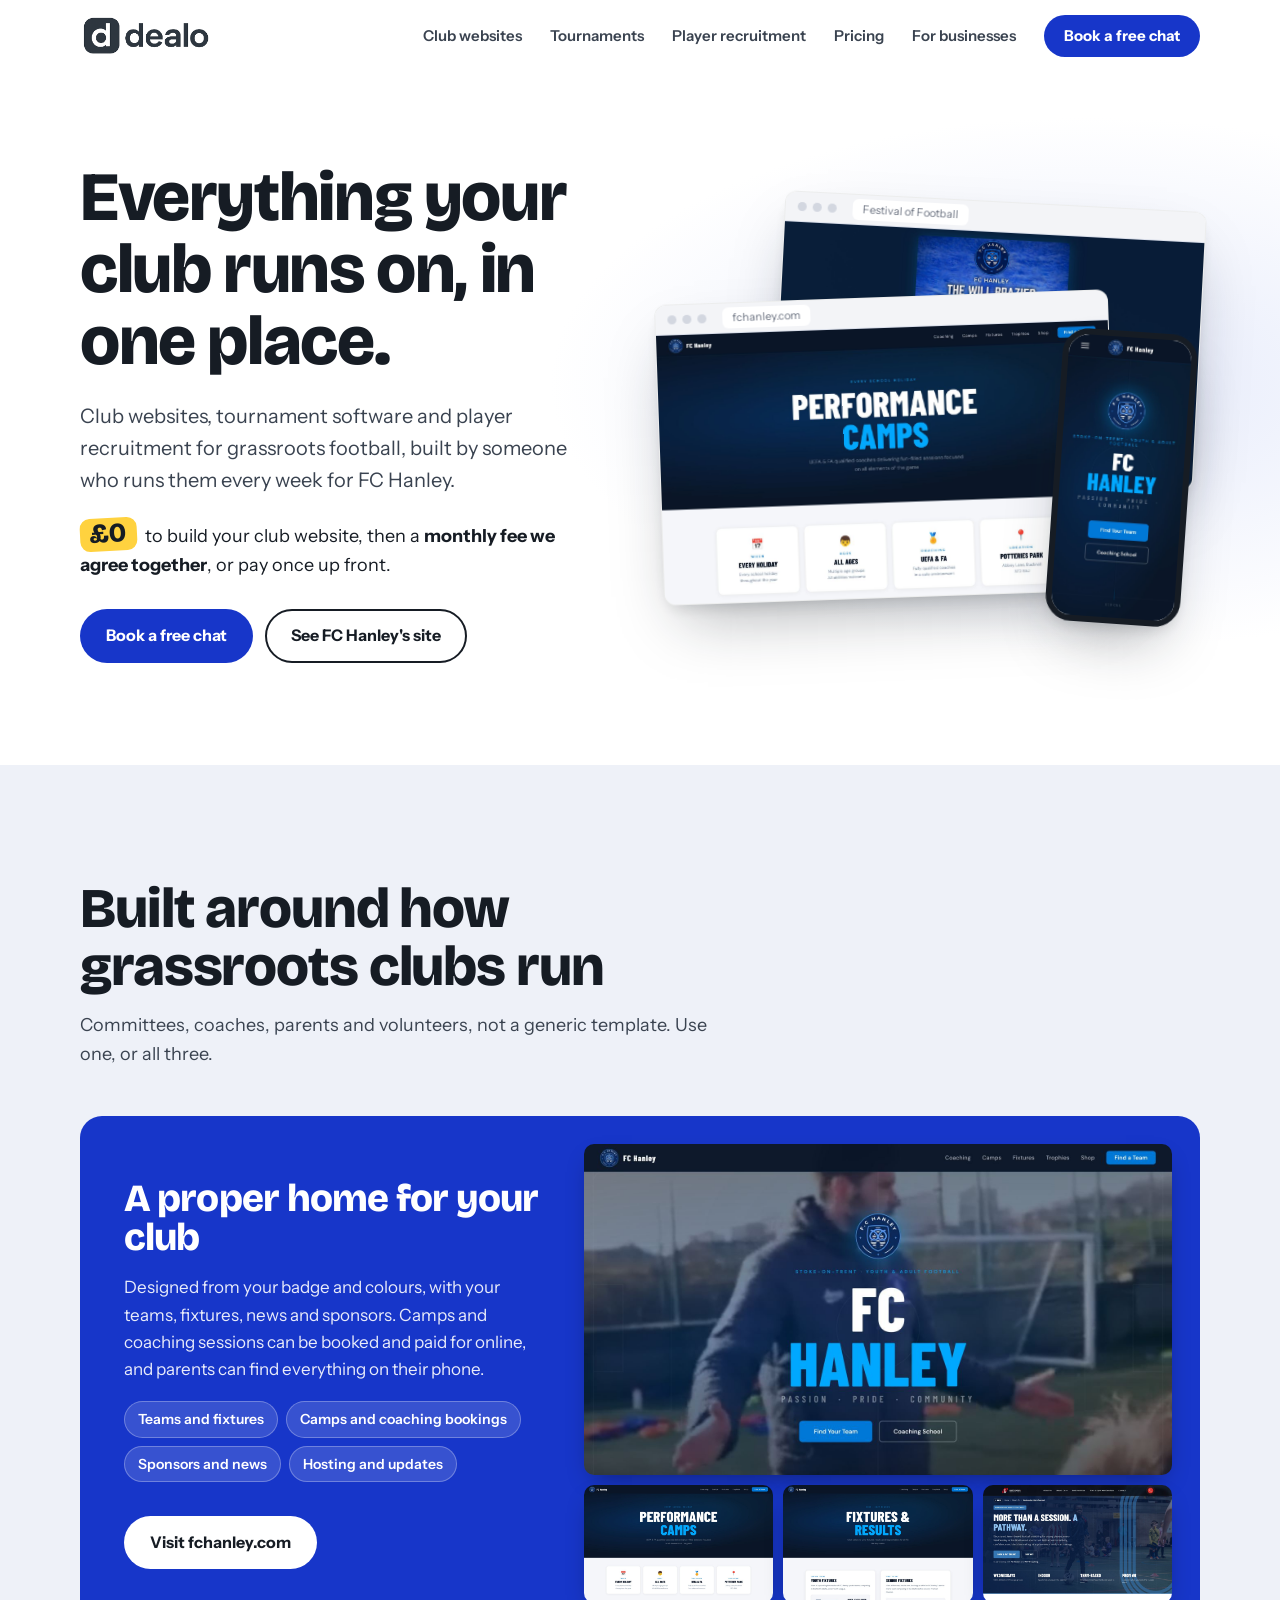
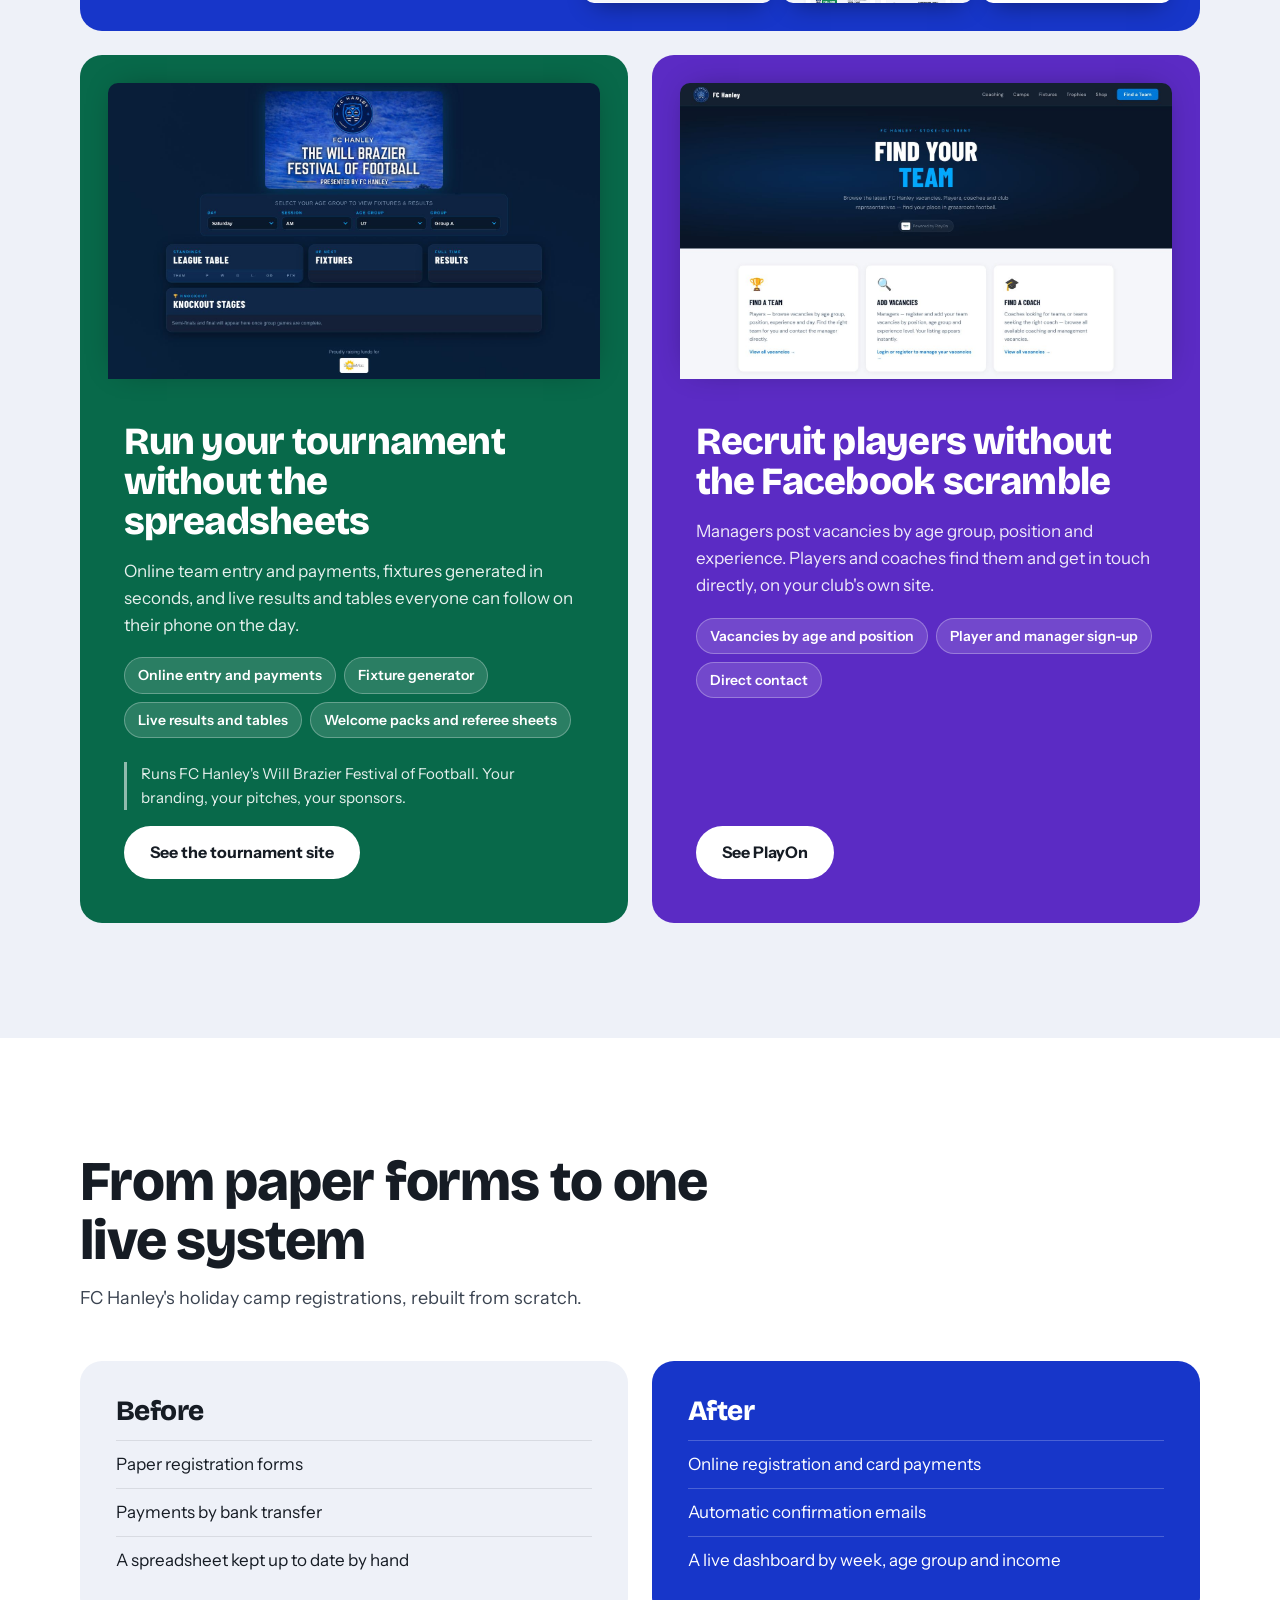
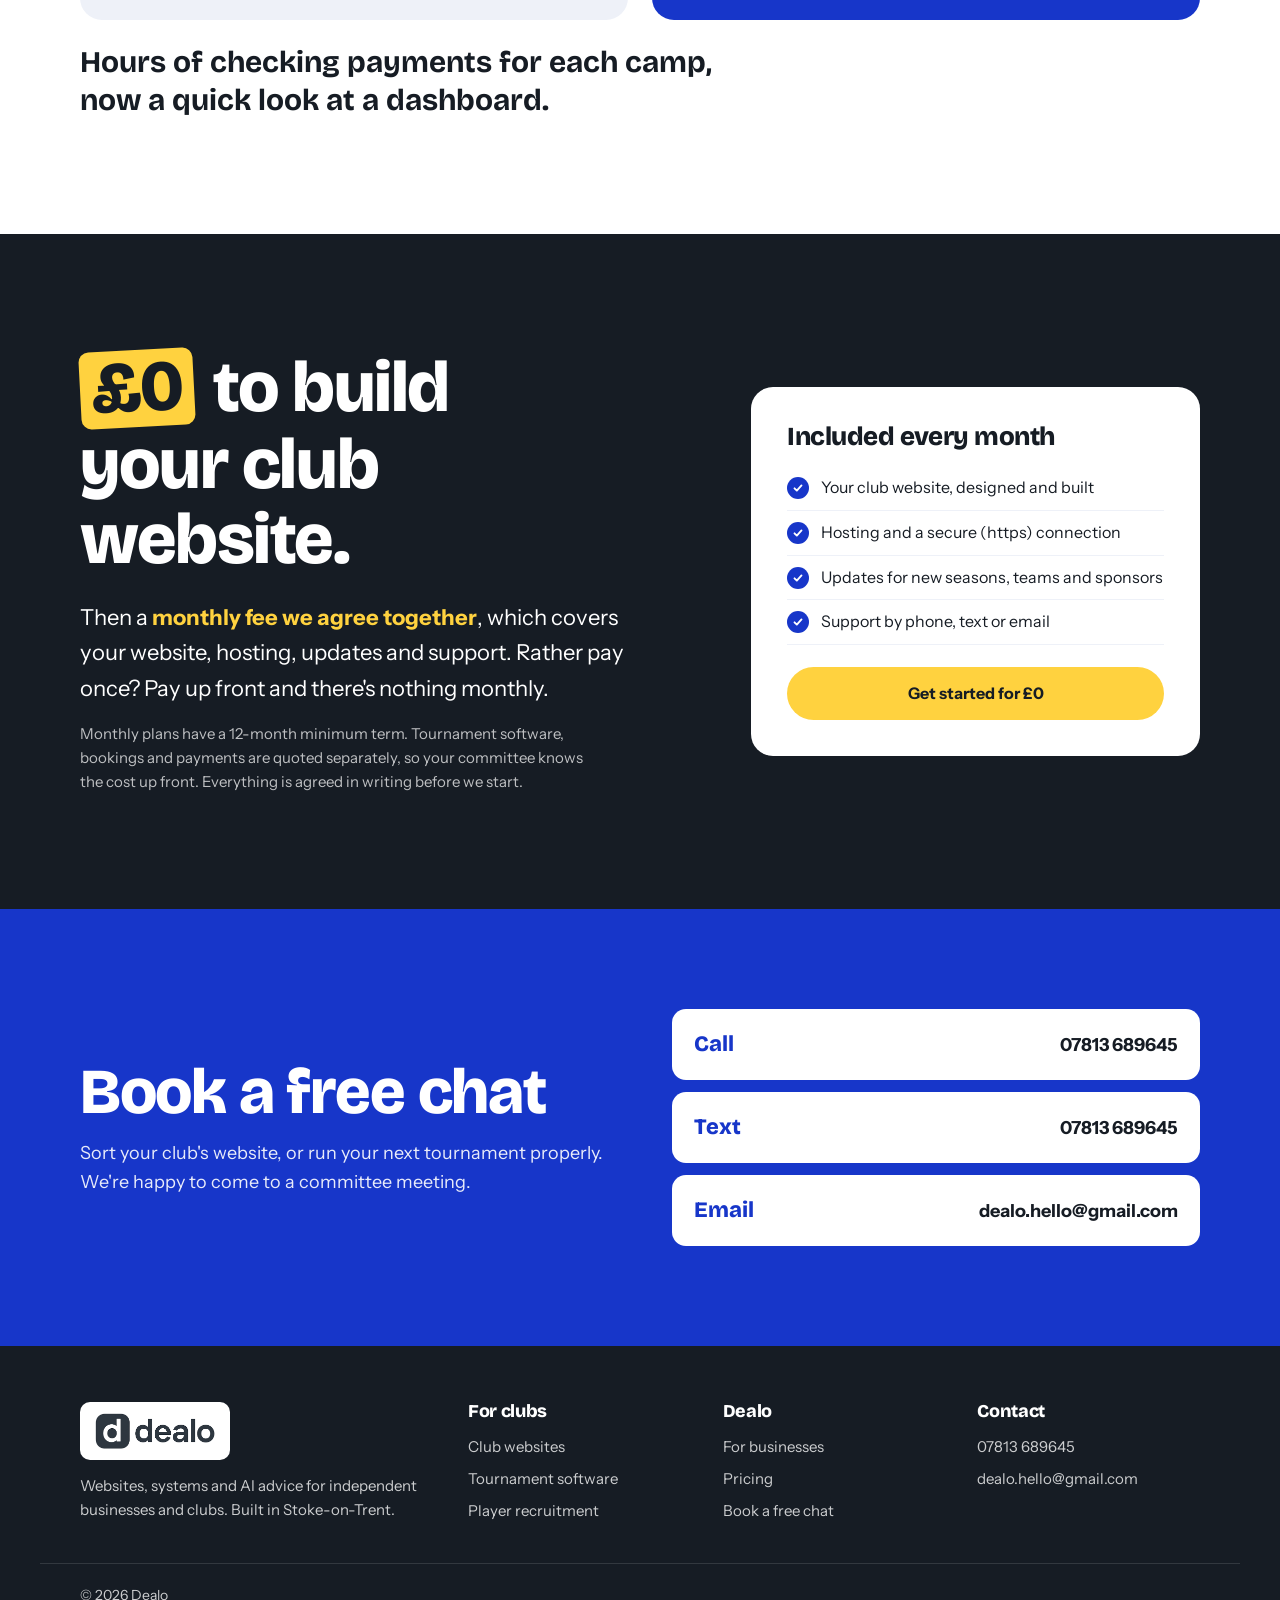
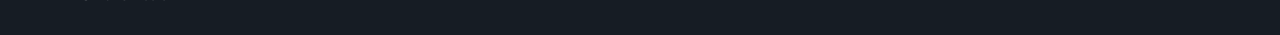
==== commit 63c0c4fb: "Pricing sections and football page: replace £40/month with negotiable monthly fee or pay up front Co" ====
--- a/football.html
+++ b/football.html
@@ -4,12 +4,15 @@
 <meta charset="UTF-8">
 <meta name="viewport" content="width=device-width, initial-scale=1.0">
 <title>Dealo | Websites and tournament software for grassroots football clubs</title>
-<meta name="description" content="Club websites, tournament software and player recruitment for grassroots football clubs, built by Dealo and proven at FC Hanley. £0 to build, then from £40 a month.">
+<meta name="description" content="Club websites, tournament software and player recruitment for grassroots football clubs, built by Dealo and proven at FC Hanley. £0 to build, then a monthly fee we agree together, or pay once up front.">
 <meta property="og:title" content="Dealo | Websites and tournament software for grassroots clubs">
 <meta property="og:description" content="Club websites, tournament software and player recruitment, proven at FC Hanley.">
 <meta property="og:image" content="https://deanodealo.github.io/dealo/images/work/fch-tournament.jpg">
 <meta name="theme-color" content="#1736C9">
-<link rel="icon" type="image/png" href="dealo-icon.png">
+<link rel="icon" type="image/png" sizes="32x32" href="icons/favicon-32.png">
+<link rel="apple-touch-icon" href="icons/apple-touch-icon.png">
+<link rel="manifest" href="site.webmanifest">
+<meta name="apple-mobile-web-app-title" content="Dealo">
 <link rel="preconnect" href="https://fonts.googleapis.com">
 <link rel="preconnect" href="https://fonts.gstatic.com" crossorigin>
 <link href="https://fonts.googleapis.com/css2?family=Bricolage+Grotesque:opsz,wght@12..96,500;12..96,700;12..96,800&family=Instrument+Sans:wght@400;500;600;700&display=swap" rel="stylesheet">
@@ -58,7 +61,7 @@
       <div class="hero-copy">
         <h1>Everything your club runs on, in one place.</h1>
         <p class="hero-lead">Club websites, tournament software and player recruitment for grassroots football, built by someone who runs them every week for FC Hanley.</p>
-        <p class="hero-offer"><span class="offer-zero">£0</span> to build your club website, then from <strong>£40 a month</strong>.</p>
+        <p class="hero-offer"><span class="offer-zero">£0</span> to build your club website, then a <strong>monthly fee we agree together</strong>, or pay once up front.</p>
         <div class="hero-actions">
           <a href="#contact" class="btn btn-cobalt">Book a free chat</a>
           <a href="https://fchanley.com" class="btn btn-outline" target="_blank" rel="noopener">See FC Hanley's site</a>
@@ -177,8 +180,8 @@
     <div class="wrap pricing-grid">
       <div class="pricing-headline">
         <h2 id="pricingTitle"><span class="price-zero">£0</span> to build your club website.</h2>
-        <p class="pricing-then">Then from <strong>£40 a month</strong>, which covers your website, hosting, updates and support.</p>
-        <p class="pricing-small">12-month minimum term. Tournament software, bookings and payments are quoted separately, so your committee knows the cost up front. Everything is agreed in writing before we start.</p>
+        <p class="pricing-then">Then a <strong>monthly fee we agree together</strong>, which covers your website, hosting, updates and support. Rather pay once? Pay up front and there's nothing monthly.</p>
+        <p class="pricing-small">Monthly plans have a 12-month minimum term. Tournament software, bookings and payments are quoted separately, so your committee knows the cost up front. Everything is agreed in writing before we start.</p>
       </div>
       <div class="pricing-card">
         <h3>Included every month</h3>
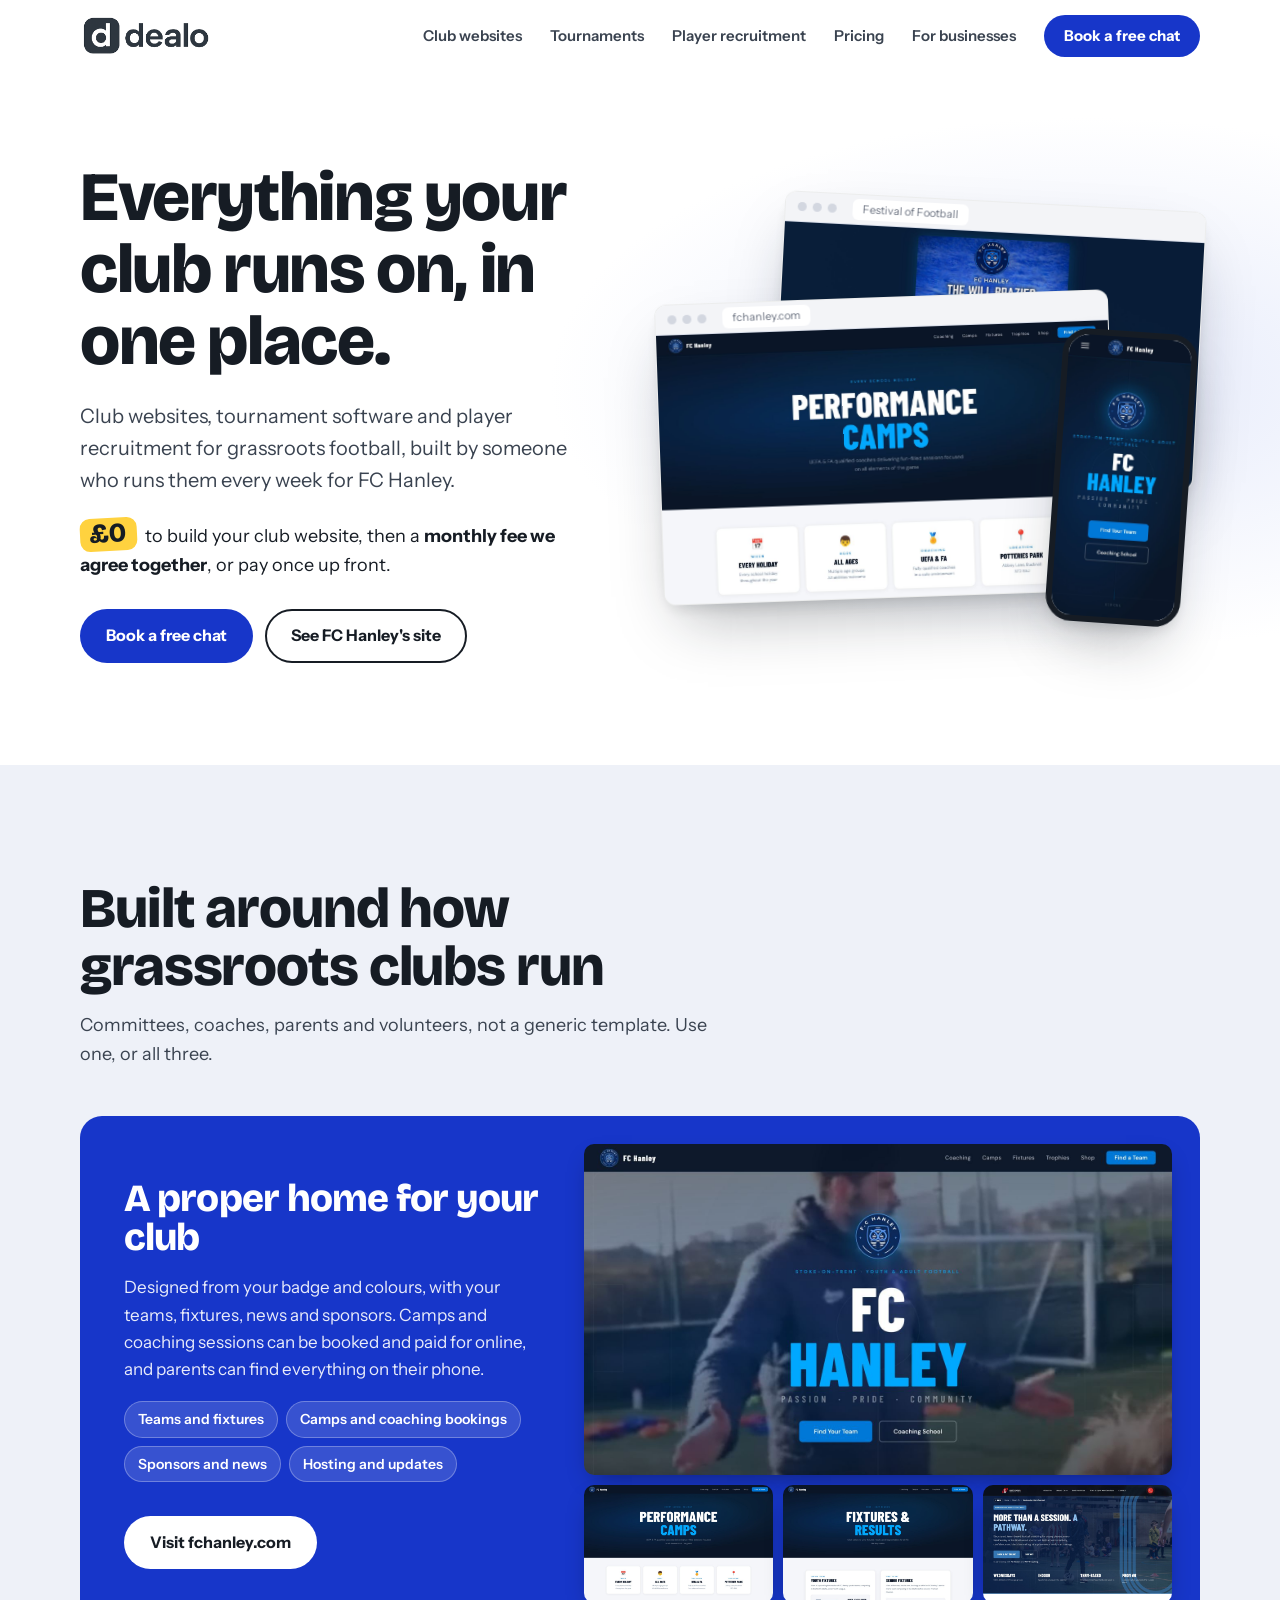
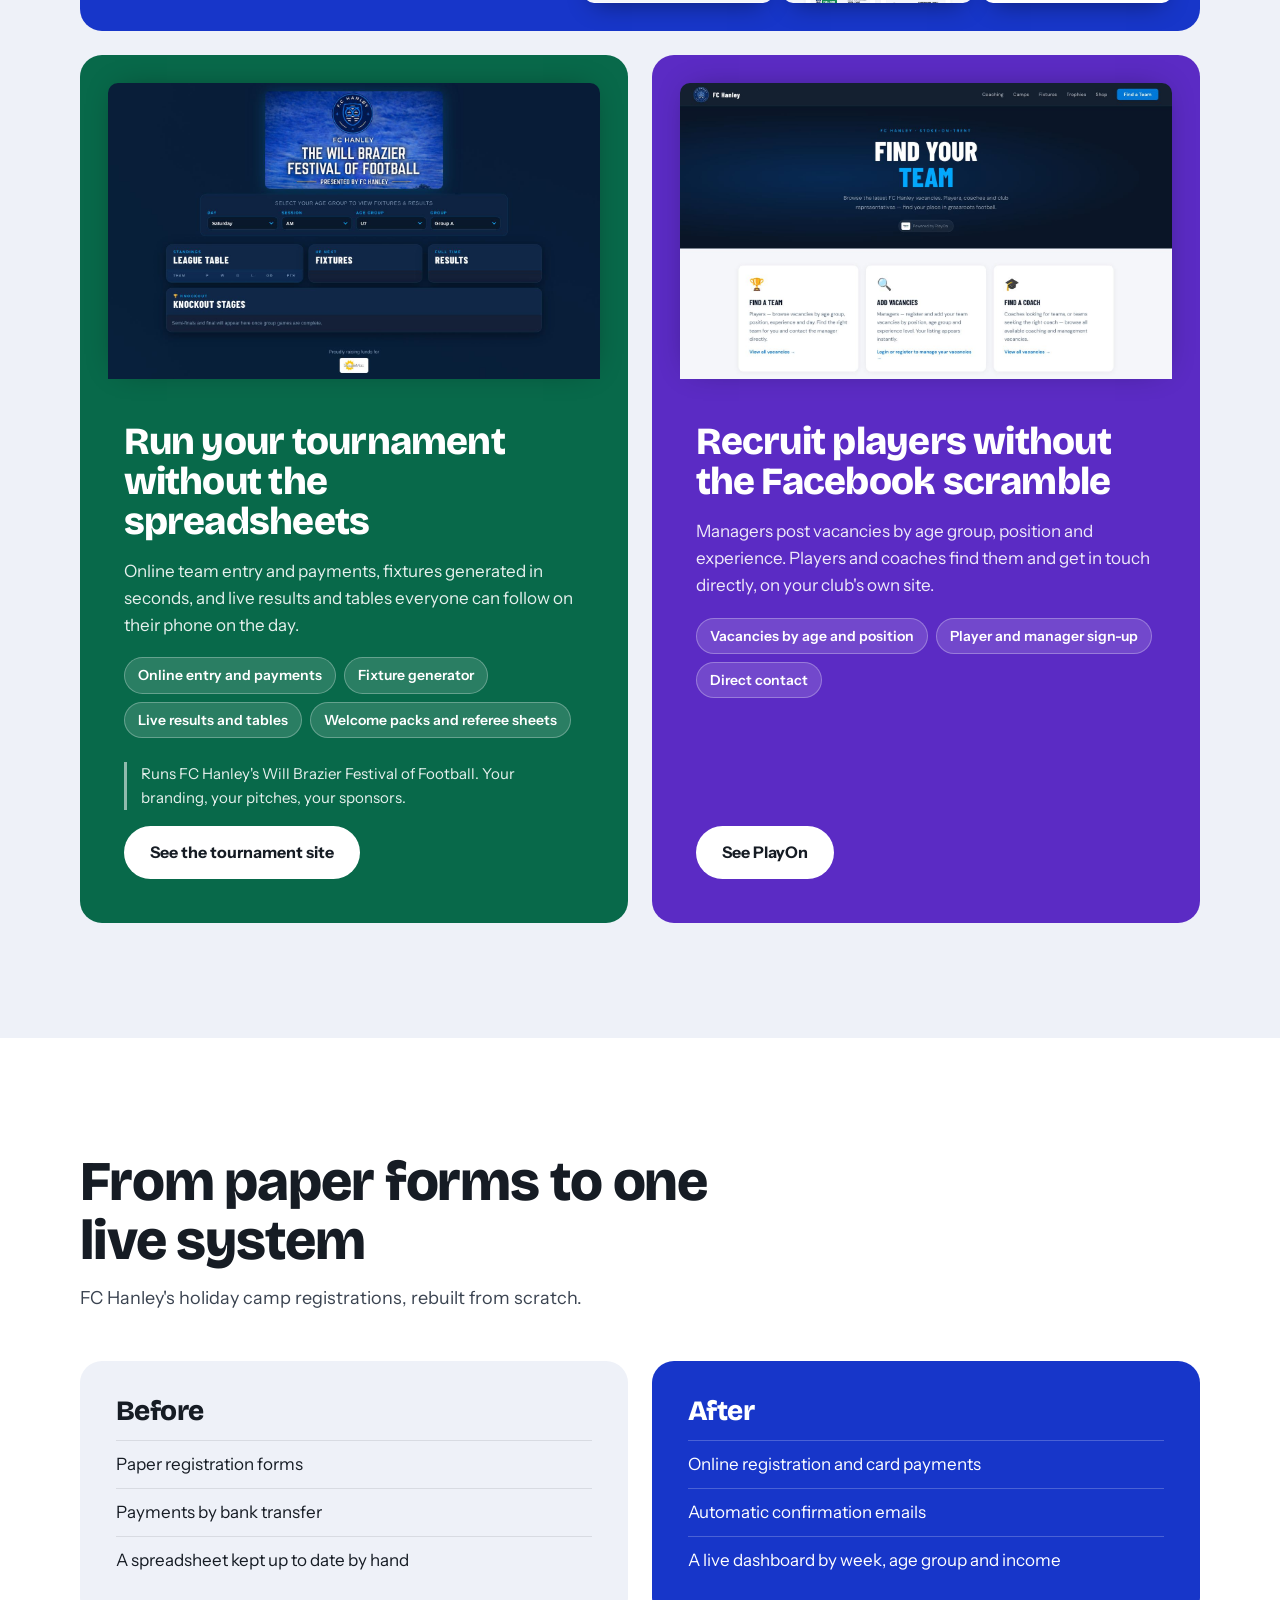
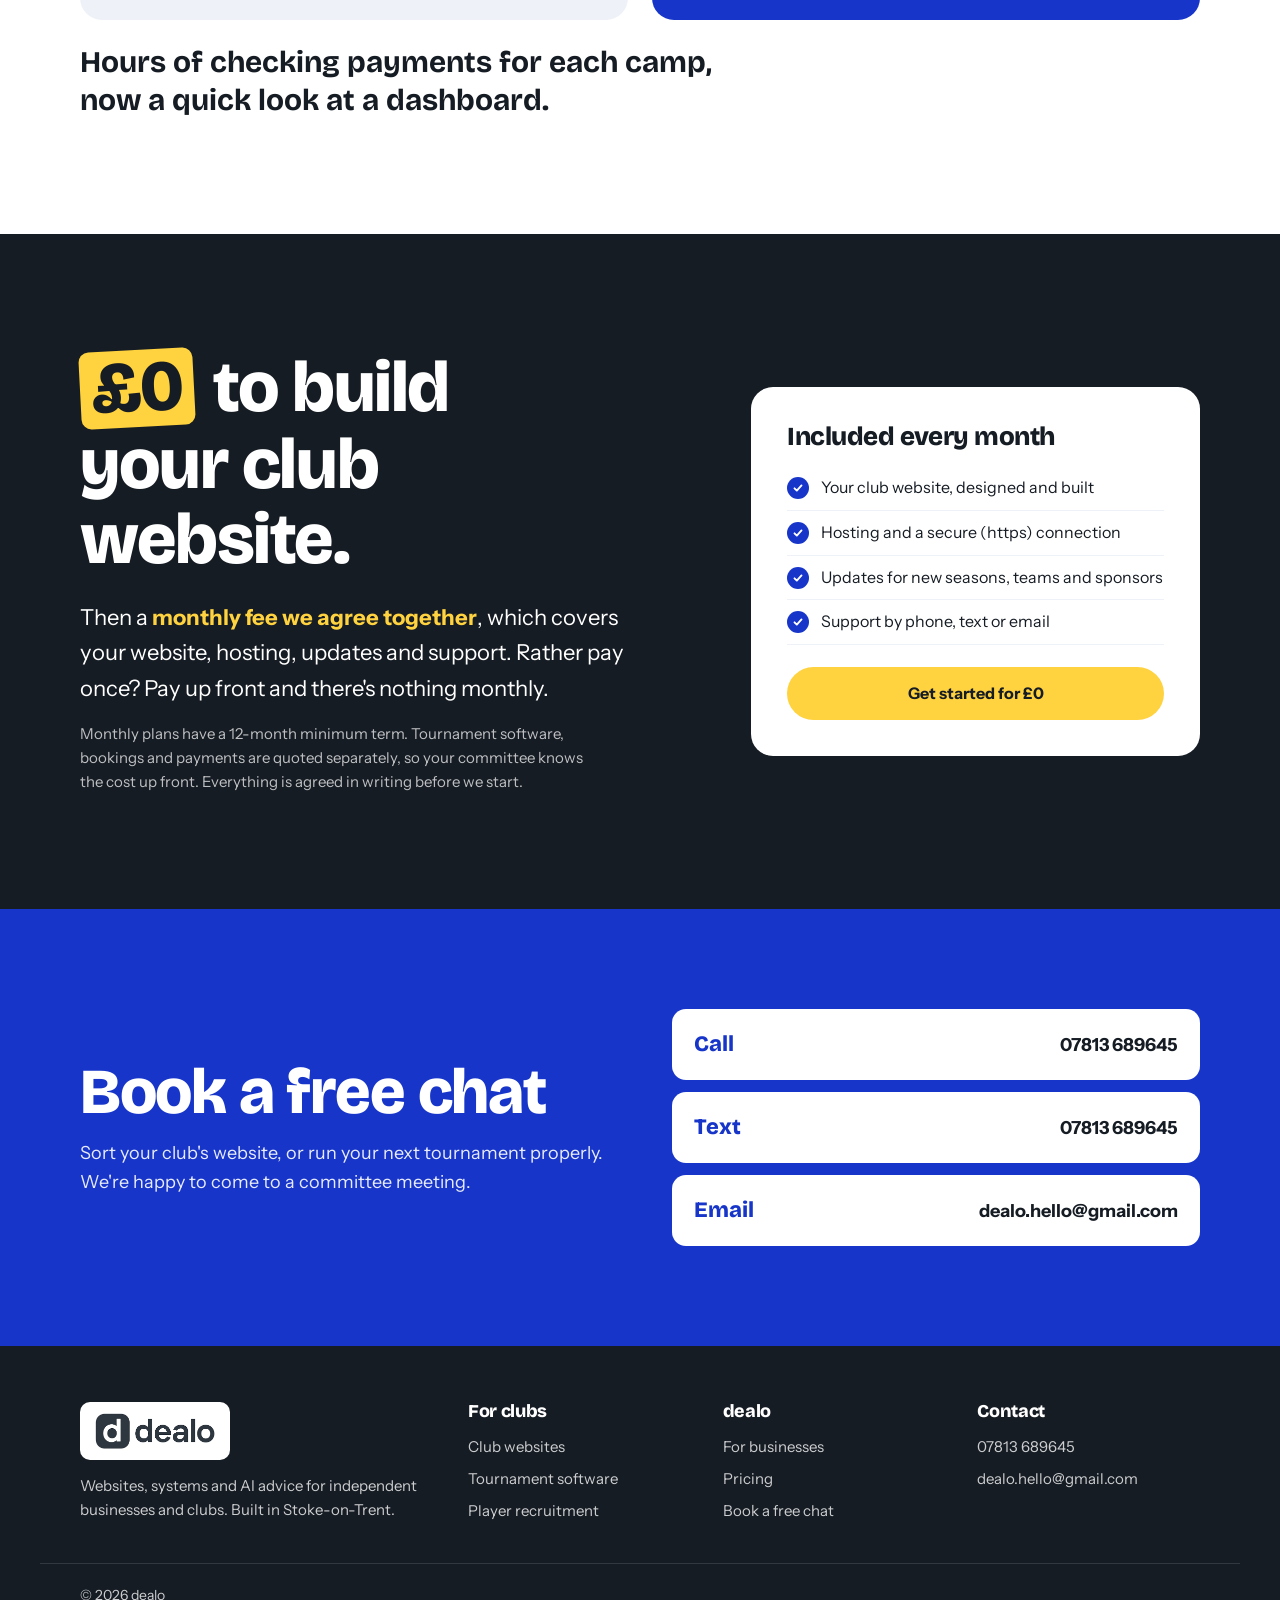
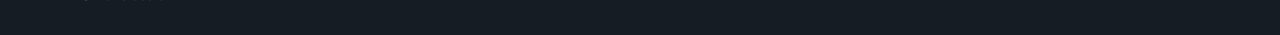
==== commit 0b199a6f: "Lowercase dealo across the site to match the logo Co-Authored-By: Claude Opus 5.5 <noreply@anthropic" ====
--- a/football.html
+++ b/football.html
@@ -3,16 +3,16 @@
 <head>
 <meta charset="UTF-8">
 <meta name="viewport" content="width=device-width, initial-scale=1.0">
-<title>Dealo | Websites and tournament software for grassroots football clubs</title>
-<meta name="description" content="Club websites, tournament software and player recruitment for grassroots football clubs, built by Dealo and proven at FC Hanley. £0 to build, then a monthly fee we agree together, or pay once up front.">
-<meta property="og:title" content="Dealo | Websites and tournament software for grassroots clubs">
+<title>dealo | Websites and tournament software for grassroots football clubs</title>
+<meta name="description" content="Club websites, tournament software and player recruitment for grassroots football clubs, built by dealo and proven at FC Hanley. £0 to build, then a monthly fee we agree together, or pay once up front.">
+<meta property="og:title" content="dealo | Websites and tournament software for grassroots clubs">
 <meta property="og:description" content="Club websites, tournament software and player recruitment, proven at FC Hanley.">
 <meta property="og:image" content="https://deanodealo.github.io/dealo/images/work/fch-tournament.jpg">
 <meta name="theme-color" content="#1736C9">
 <link rel="icon" type="image/png" sizes="32x32" href="icons/favicon-32.png">
 <link rel="apple-touch-icon" href="icons/apple-touch-icon.png">
 <link rel="manifest" href="site.webmanifest">
-<meta name="apple-mobile-web-app-title" content="Dealo">
+<meta name="apple-mobile-web-app-title" content="dealo">
 <link rel="preconnect" href="https://fonts.googleapis.com">
 <link rel="preconnect" href="https://fonts.gstatic.com" crossorigin>
 <link href="https://fonts.googleapis.com/css2?family=Bricolage+Grotesque:opsz,wght@12..96,500;12..96,700;12..96,800&family=Instrument+Sans:wght@400;500;600;700&display=swap" rel="stylesheet">
@@ -37,7 +37,7 @@
 
 <header class="site-nav" id="siteNav">
   <div class="nav-inner">
-    <a href="index.html" class="nav-logo"><img src="dealo-logo-full.png" alt="Dealo home" width="150" height="47"></a>
+    <a href="index.html" class="nav-logo"><img src="dealo-logo-full.png" alt="dealo home" width="150" height="47"></a>
     <nav aria-label="Main">
       <ul class="nav-links" id="navLinks">
         <li><a href="#club-websites">Club websites</a></li>
@@ -214,7 +214,7 @@
 <footer class="site-footer">
   <div class="wrap footer-grid">
     <div>
-      <img src="dealo-logo-full.png" alt="Dealo" width="130" height="41" class="footer-logo">
+      <img src="dealo-logo-full.png" alt="dealo" width="130" height="41" class="footer-logo">
       <p>Websites, systems and AI advice for independent businesses and clubs. Built in Stoke-on-Trent.</p>
     </div>
     <div>
@@ -224,7 +224,7 @@
       <a href="#playon">Player recruitment</a>
     </div>
     <div>
-      <h2 class="footer-head">Dealo</h2>
+      <h2 class="footer-head">dealo</h2>
       <a href="index.html">For businesses</a>
       <a href="#pricing">Pricing</a>
       <a href="#contact">Book a free chat</a>
@@ -235,7 +235,7 @@
       <a href="mailto:dealo.hello@gmail.com">dealo.hello@gmail.com</a>
     </div>
   </div>
-  <div class="wrap footer-bottom">© <span id="year">2026</span> Dealo</div>
+  <div class="wrap footer-bottom">© <span id="year">2026</span> dealo</div>
 </footer>
 
 <script src="site.js" defer></script>
--- a/site.css
+++ b/site.css
@@ -1,5 +1,5 @@
 /* ==========================================================================
-   DEALO — site styles (index.html, football.html, review.html)
+   dealo — site styles (index.html, football.html, review.html)
    Palette: Staffordshire cobalt (the blue-and-white pottery) on white,
    with ink for dark bands. Glaze yellow is kept for the £0 offer only.
    Each service has its own panel colour (as on the Northwood site).
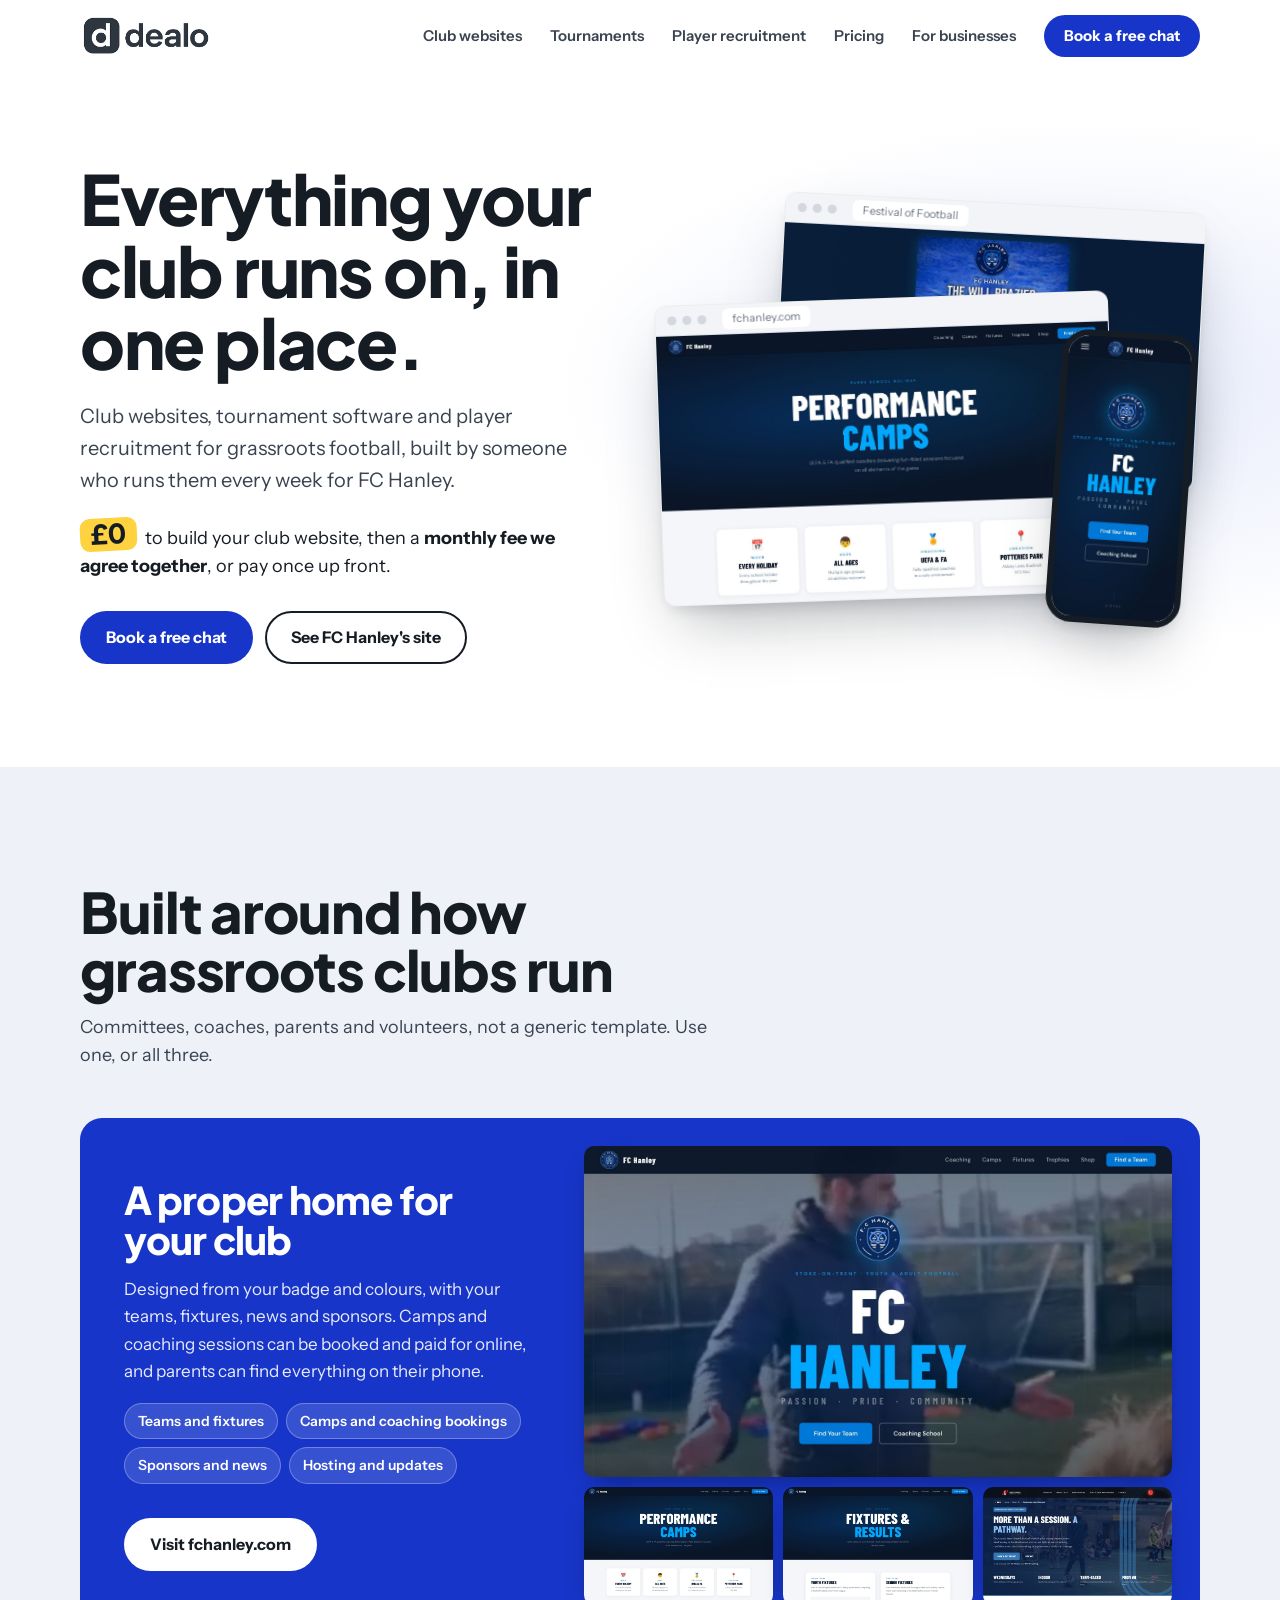
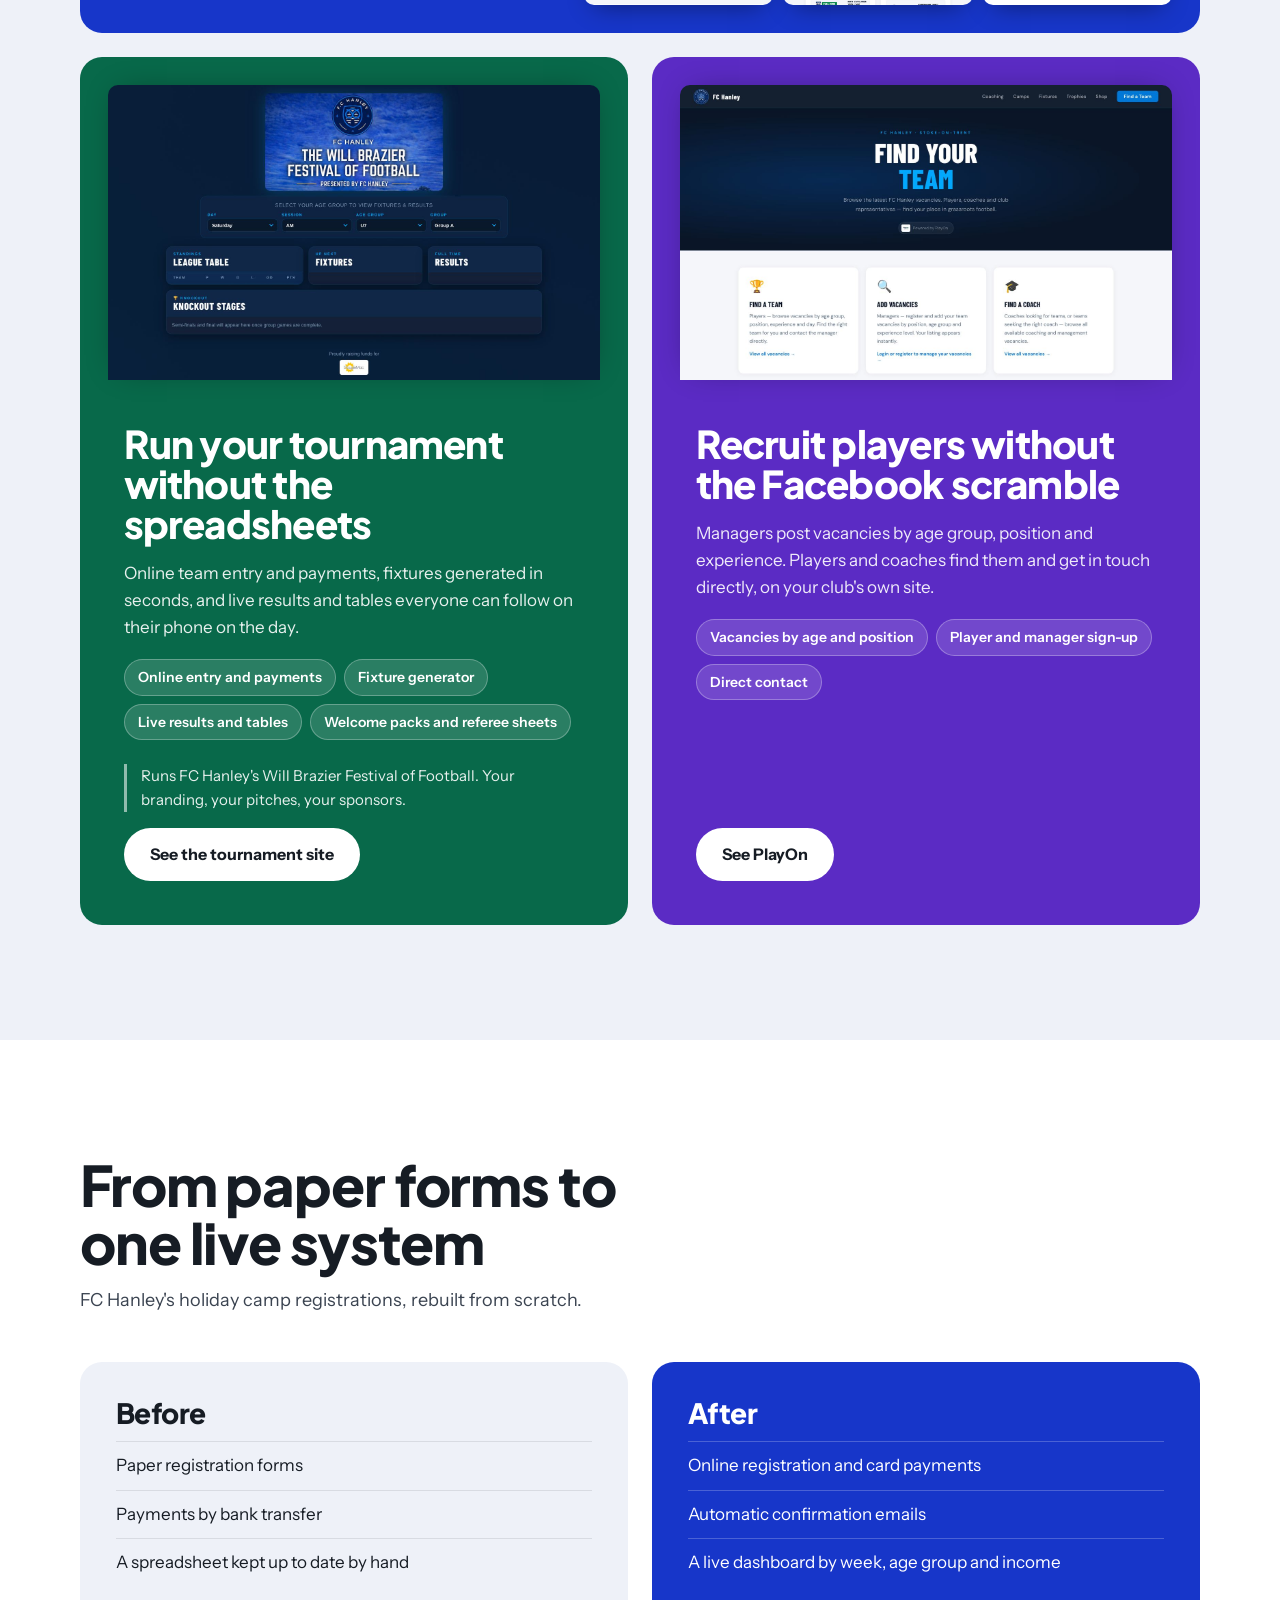
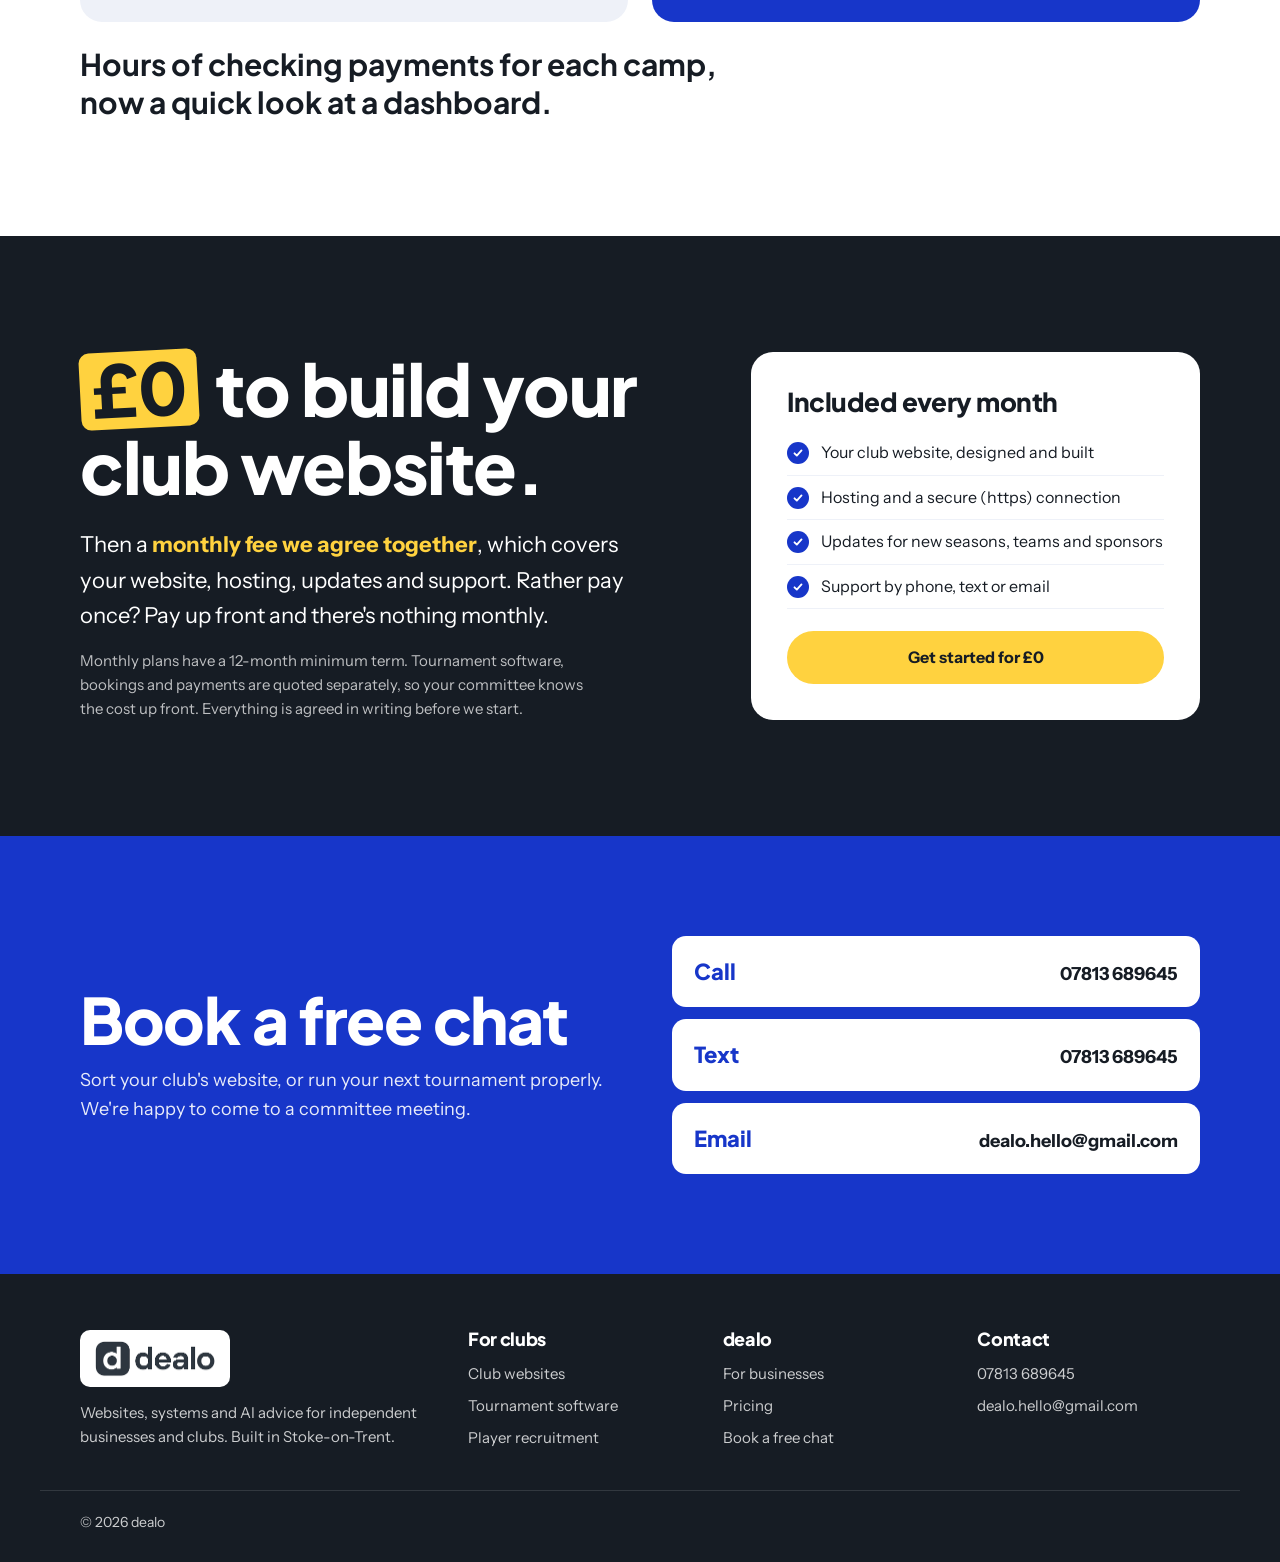
==== commit 6831f1c9: "Switch headings font to Plus Jakarta Sans Co-Authored-By: Claude Opus 5.5 <noreply@anthropic.com> Cl" ====
--- a/football.html
+++ b/football.html
@@ -15,7 +15,7 @@
 <meta name="apple-mobile-web-app-title" content="dealo">
 <link rel="preconnect" href="https://fonts.googleapis.com">
 <link rel="preconnect" href="https://fonts.gstatic.com" crossorigin>
-<link href="https://fonts.googleapis.com/css2?family=Bricolage+Grotesque:opsz,wght@12..96,500;12..96,700;12..96,800&family=Instrument+Sans:wght@400;500;600;700&display=swap" rel="stylesheet">
+<link href="https://fonts.googleapis.com/css2?family=Plus+Jakarta+Sans:wght@500;700;800&family=Instrument+Sans:wght@400;500;600;700&display=swap" rel="stylesheet">
 <link rel="stylesheet" href="site.css">
 <style>
   /* Before / after story (football page only) */
--- a/site.css
+++ b/site.css
@@ -19,7 +19,7 @@
   --violet: #5B2BC4;
   --violet-dk: #431F93;
 
-  --f-display: "Bricolage Grotesque", "Arial Narrow", system-ui, sans-serif;
+  --f-display: "Plus Jakarta Sans", system-ui, -apple-system, "Segoe UI", sans-serif;
   --f-body: "Instrument Sans", system-ui, -apple-system, "Segoe UI", sans-serif;
 
   --wrap: 1200px;
